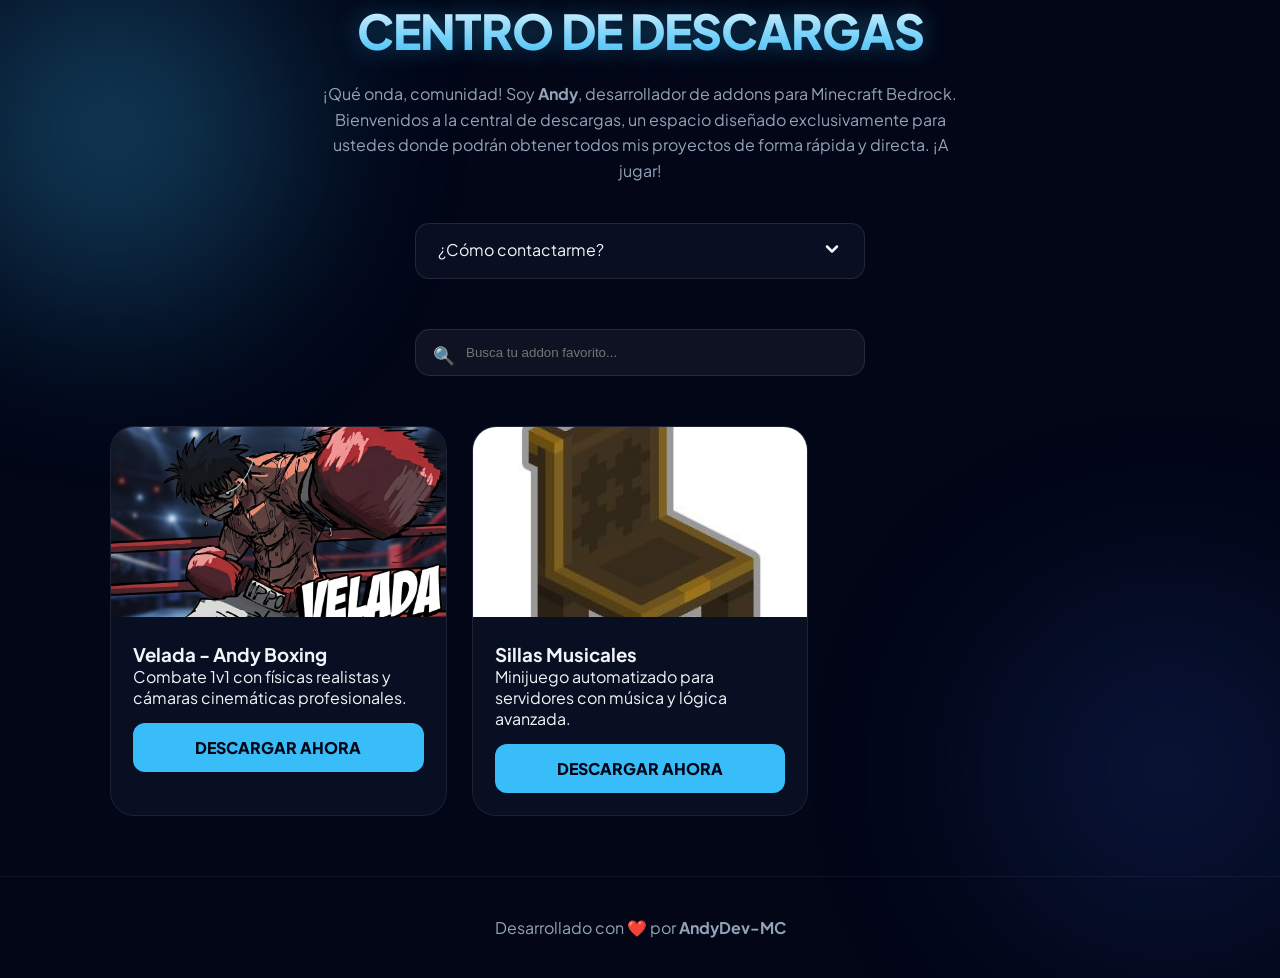
==== index.html @ f9e4d2fb "Add files via upload" ====
<!DOCTYPE html>
<html lang="es">
<head>
    <meta charset="UTF-8">
    <meta name="viewport" content="width=device-width, initial-scale=1.0">
    <title>AndyDev-MC | Central Pro</title>
    <link href="https://fonts.googleapis.com/css2?family=Plus+Jakarta+Sans:wght@400;600;800&display=swap" rel="stylesheet">
    <link rel="stylesheet" href="style.css">
</head>
<body>
    <div class="stars-container"></div>

    <header class="container">
        <h1 class="glow-title">CENTRO DE DESCARGAS</h1>
        <p class="intro-text">
            ¡Qué onda, comunidad! Soy <strong>Andy</strong>, desarrollador de addons para Minecraft Bedrock. Bienvenidos a la central de descargas, un espacio diseñado exclusivamente para ustedes donde podrán obtener todos mis proyectos de forma rápida y directa. ¡A jugar!
        </p>

        <div class="contact-container">
            <div class="contact-bar" id="contactToggle">
                <span>¿Cómo contactarme?</span>
                <div class="arrow-icon">
                    <svg xmlns="http://www.w3.org/2000/svg" width="20" height="20" viewBox="0 0 24 24" fill="none" stroke="currentColor" stroke-width="3" stroke-linecap="round" stroke-linejoin="round"><path d="m6 9 6 6 6-6"/></svg>
                </div>
            </div>
            <div class="contact-glass-panel" id="contactContent">
                <div class="contact-inner-content">
                    <p>Si necesitas reportar algún error, tienes dudas sobre mis proyectos o quieres colaborar, mi único método de contacto es a través de <strong>Discord</strong>.</p>
                    
                    <a href="https://discord.gg/th4gF42pe" target="_blank" class="discord-pop-btn">
                        <svg viewBox="0 0 127.14 96.36" width="24" height="24" fill="white">
                            <path d="M107.7,8.07A105.15,105.15,0,0,0,81.47,0a72.06,72.06,0,0,0-3.36,6.83A97.68,97.68,0,0,0,49,6.83,72.37,72.37,0,0,0,45.64,0,105.89,105.89,0,0,0,19.39,8.09C2.79,32.65-1.71,56.6.54,80.21h0A105.73,105.73,0,0,0,32.71,96.36,77.7,77.7,0,0,0,39.6,85.25a68.42,68.42,0,0,1-10.85-5.18c.91-.66,1.8-1.34,2.66-2a75.57,75.57,0,0,0,64.32,0c.87.71,1.76,1.39,2.66,2a68.68,68.68,0,0,1-10.87,5.19,77,77,0,0,0,6.89,11.1A105.25,105.25,0,0,0,126.6,80.22h0C129.24,52.84,122.09,29.11,107.7,8.07ZM42.45,65.69C36.18,65.69,31,60,31,53s5-12.74,11.43-12.74S54,46,53.89,53,48.84,65.69,42.45,65.69Zm42.24,0C78.41,65.69,73.31,60,73.31,53s5-12.74,11.43-12.74S96.36,46,96.26,53,91.08,65.69,84.69,65.69Z"/>
                        </svg>
                    </a>
                </div>
            </div>
        </div>

        <div class="search-container">
            <input type="text" id="addonSearch" placeholder="Busca tu addon favorito...">
            <div class="search-icon">🔍</div>
        </div>
    </header>

    <main class="container">
        <div id="addonsGrid" class="grid-layout"></div>
    </main>

    <footer>
        <p>Desarrollado con ❤️ por <strong>AndyDev-MC</strong></p>
    </footer>

    <script src="script.js"></script>
</body>
</html>
---- style.css ----
:root {
    --bg: #020617;
    --primary: #38bdf8;
    --primary-glow: rgba(56, 189, 248, 0.4);
    --glass: rgba(15, 23, 42, 0.6);
    --text: #f1f5f9;
    --text-dim: #94a3b8;
}

* { box-sizing: border-box; margin: 0; padding: 0; }

body {
    background-color: var(--bg);
    color: var(--text);
    font-family: 'Plus Jakarta Sans', sans-serif;
    overflow-x: hidden;
}

/* FONDO ANIMADO OPTIMIZADO */
body::before, body::after {
    content: ""; position: fixed; width: 350px; height: 350px;
    filter: blur(100px); z-index: -2; border-radius: 50%; opacity: 0.3;
    will-change: transform;
}
body::before { background: var(--primary); top: -5%; left: -5%; animation: drift 15s infinite alternate; }
body::after { background: #1e3a8a; bottom: -5%; right: -5%; animation: drift 20s infinite alternate-reverse; }

@keyframes drift { from { transform: translate(0,0); } to { transform: translate(80px, 80px) scale(1.1); } }

.stars-container {
    position: fixed; top: 0; left: 0; width: 100%; height: 100%;
    background: url('https://www.transparenttextures.com/patterns/stardust.png');
    opacity: 0.15; z-index: -1;
}

.container { max-width: 1100px; margin: 0 auto; padding: 0 20px; }

header { padding: 60px 0 40px; text-align: center; }

.glow-title {
    font-size: 3rem; font-weight: 800; letter-spacing: -1px;
    background: linear-gradient(to bottom, #fff, var(--primary));
    -webkit-background-clip: text; -webkit-text-fill-color: transparent;
    text-shadow: 0 0 25px var(--primary-glow);
}

.intro-text { color: var(--text-dim); margin: 20px auto 40px; max-width: 650px; line-height: 1.6; }

/* CONTACTO */
.contact-container { max-width: 450px; margin: 0 auto 40px; }
.contact-bar {
    background: var(--glass); border: 1px solid rgba(255,255,255,0.1);
    padding: 15px 22px; border-radius: 14px; display: flex; justify-content: space-between;
    cursor: pointer; transition: 0.3s; backdrop-filter: blur(10px);
}
.contact-bar:hover { border-color: var(--primary); transform: translateY(-2px); }

.contact-glass-panel {
    max-height: 0; opacity: 0; overflow: hidden; transition: 0.5s cubic-bezier(0.4, 0, 0.2, 1);
    background: rgba(15, 23, 42, 0.8); border-radius: 14px; margin-top: 10px;
}
.contact-glass-panel.active { max-height: 300px; opacity: 1; border: 1px solid var(--primary-glow); }

.contact-inner-content { padding: 25px; display: flex; flex-direction: column; align-items: center; text-align: center; }

/* BOTÓN DISCORD POP (MÁS PEQUEÑO) */
.discord-pop-btn {
    margin-top: 20px; width: 50px; height: 50px; background: #5865F2;
    border-radius: 50%; display: flex; align-items: center; justify-content: center;
    box-shadow: 0 8px 15px rgba(88, 101, 242, 0.3); transition: 0.3s;
    opacity: 0; transform: scale(0);
}
.contact-glass-panel.active .discord-pop-btn {
    animation: popIn 0.6s cubic-bezier(0.68, -0.6, 0.32, 1.6) forwards;
    animation-delay: 0.3s;
}
@keyframes popIn { to { opacity: 1; transform: scale(1); } }
.discord-pop-btn:hover { transform: scale(1.15) rotate(5deg); }

/* GRID Y CARTAS */
.grid-layout { display: grid; grid-template-columns: repeat(auto-fill, minmax(310px, 1fr)); gap: 25px; padding-bottom: 60px; }

.card {
    background: var(--glass); border-radius: 24px; overflow: hidden;
    border: 1px solid rgba(255,255,255,0.08); position: relative;
    transition: 0.4s; backdrop-filter: blur(10px);
}
.card:hover { transform: translateY(-10px); border-color: var(--primary); }

/* Destello Shine */
.card::after {
    content: ""; position: absolute; top: 0; left: -150%; width: 100%; height: 100%;
    background: linear-gradient(90deg, transparent, rgba(255,255,255,0.08), transparent);
    transition: 0.6s;
}
.card:hover::after { left: 150%; }

.card-img { width: 100%; height: 190px; object-fit: cover; }
.card-content { padding: 22px; }

.download-btn {
    display: block; width: 100%; text-align: center; background: var(--primary);
    color: #020617; text-decoration: none; padding: 14px; border-radius: 12px;
    font-weight: 800; text-transform: uppercase; margin-top: 15px; transition: 0.3s;
}
.download-btn:hover { filter: brightness(1.1); transform: scale(1.02); }

/* BUSCADOR */
.search-container { position: relative; max-width: 450px; margin: 0 auto 50px; }
#addonSearch {
    width: 100%; padding: 15px 15px 15px 50px; border-radius: 15px;
    background: rgba(255,255,255,0.05); border: 1px solid rgba(255,255,255,0.1);
    color: #fff; outline: none; transition: 0.3s;
}
#addonSearch:focus { border-color: var(--primary); }
.search-icon { position: absolute; left: 18px; top: 15px; font-size: 1.1rem; }

.card-anim { animation: cardIn 0.6s ease both; }
@keyframes cardIn { from { opacity: 0; transform: translateY(30px); } to { opacity: 1; transform: translateY(0); } }

footer { padding: 40px; text-align: center; color: var(--text-dim); border-top: 1px solid rgba(255,255,255,0.05); }
.hidden { display: none; }
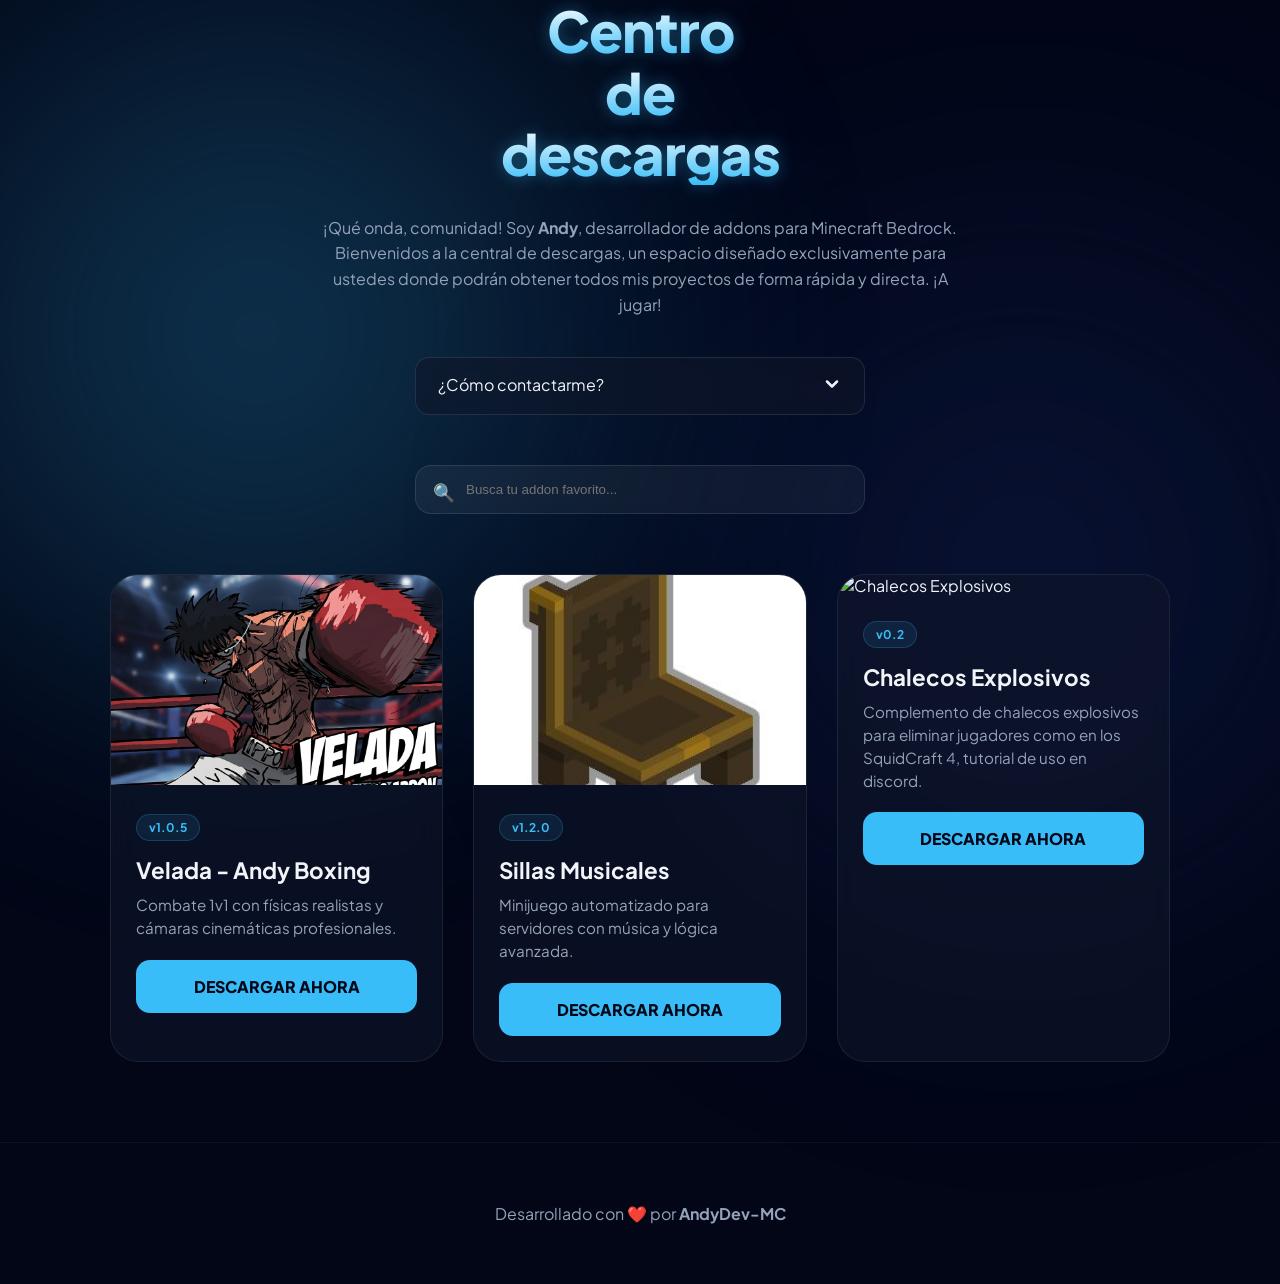
==== commit f43d03c5: "Add files via upload" ====
--- a/index.html
+++ b/index.html
@@ -11,7 +11,14 @@
     <div class="stars-container"></div>
 
     <header class="container">
-        <h1 class="glow-title">CENTRO DE DESCARGAS</h1>
+        <h1 class="glow-title" id="epicTitle">
+            <span>C</span><span>e</span><span>n</span><span>t</span><span>r</span><span>o</span>
+            
+            <div class="break"></div> <span>d</span><span>e</span>
+            
+            <div class="break"></div> <span>d</span><span>e</span><span>s</span><span>c</span><span>a</span><span>r</span><span>g</span><span>a</span><span>s</span>
+        </h1>
+        
         <p class="intro-text">
             ¡Qué onda, comunidad! Soy <strong>Andy</strong>, desarrollador de addons para Minecraft Bedrock. Bienvenidos a la central de descargas, un espacio diseñado exclusivamente para ustedes donde podrán obtener todos mis proyectos de forma rápida y directa. ¡A jugar!
         </p>
@@ -28,9 +35,7 @@
                     <p>Si necesitas reportar algún error, tienes dudas sobre mis proyectos o quieres colaborar, mi único método de contacto es a través de <strong>Discord</strong>.</p>
                     
                     <a href="https://discord.gg/th4gF42pe" target="_blank" class="discord-pop-btn">
-                        <svg viewBox="0 0 127.14 96.36" width="24" height="24" fill="white">
-                            <path d="M107.7,8.07A105.15,105.15,0,0,0,81.47,0a72.06,72.06,0,0,0-3.36,6.83A97.68,97.68,0,0,0,49,6.83,72.37,72.37,0,0,0,45.64,0,105.89,105.89,0,0,0,19.39,8.09C2.79,32.65-1.71,56.6.54,80.21h0A105.73,105.73,0,0,0,32.71,96.36,77.7,77.7,0,0,0,39.6,85.25a68.42,68.42,0,0,1-10.85-5.18c.91-.66,1.8-1.34,2.66-2a75.57,75.57,0,0,0,64.32,0c.87.71,1.76,1.39,2.66,2a68.68,68.68,0,0,1-10.87,5.19,77,77,0,0,0,6.89,11.1A105.25,105.25,0,0,0,126.6,80.22h0C129.24,52.84,122.09,29.11,107.7,8.07ZM42.45,65.69C36.18,65.69,31,60,31,53s5-12.74,11.43-12.74S54,46,53.89,53,48.84,65.69,42.45,65.69Zm42.24,0C78.41,65.69,73.31,60,73.31,53s5-12.74,11.43-12.74S96.36,46,96.26,53,91.08,65.69,84.69,65.69Z"/>
-                        </svg>
+                        <svg viewBox="0 0 127.14 96.36" width="24" height="24" fill="white"><path d="M107.7,8.07A105.15,105.15,0,0,0,81.47,0a72.06,72.06,0,0,0-3.36,6.83A97.68,97.68,0,0,0,49,6.83,72.37,72.37,0,0,0,45.64,0,105.89,105.89,0,0,0,19.39,8.09C2.79,32.65-1.71,56.6.54,80.21h0A105.73,105.73,0,0,0,32.71,96.36,77.7,77.7,0,0,0,39.6,85.25a68.42,68.42,0,0,1-10.85-5.18c.91-.66,1.8-1.34,2.66-2a75.57,75.57,0,0,0,64.32,0c.87.71,1.76,1.39,2.66,2a68.68,68.68,0,0,1-10.87,5.19,77,77,0,0,0,6.89,11.1A105.25,105.25,0,0,0,126.6,80.22h0C129.24,52.84,122.09,29.11,107.7,8.07ZM42.45,65.69C36.18,65.69,31,60,31,53s5-12.74,11.43-12.74S54,46,53.89,53,48.84,65.69,42.45,65.69Zm42.24,0C78.41,65.69,73.31,60,73.31,53s5-12.74,11.43-12.74S96.36,46,96.26,53,91.08,65.69,84.69,65.69Z"/></svg>
                     </a>
                 </div>
             </div>
@@ -43,7 +48,8 @@
     </header>
 
     <main class="container">
-        <div id="addonsGrid" class="grid-layout"></div>
+        <div id="addonsGrid" class="grid-layout">
+            </div>
     </main>
 
     <footer>
--- a/style.css
+++ b/style.css
@@ -5,6 +5,7 @@
     --glass: rgba(15, 23, 42, 0.6);
     --text: #f1f5f9;
     --text-dim: #94a3b8;
+    --ease-vip: cubic-bezier(0.16, 1, 0.3, 1);
 }
 
 * { box-sizing: border-box; margin: 0; padding: 0; }
@@ -14,110 +15,139 @@
     color: var(--text);
     font-family: 'Plus Jakarta Sans', sans-serif;
     overflow-x: hidden;
+    position: relative;
 }
 
-/* FONDO ANIMADO OPTIMIZADO */
+/* --- FONDO LÍQUIDO VIP FLUIDO --- */
 body::before, body::after {
-    content: ""; position: fixed; width: 350px; height: 350px;
-    filter: blur(100px); z-index: -2; border-radius: 50%; opacity: 0.3;
-    will-change: transform;
+    content: ""; position: fixed; width: 80vw; height: 80vw;
+    border-radius: 50%; opacity: 0.3; z-index: -2;
+    filter: blur(120px); will-change: transform;
 }
-body::before { background: var(--primary); top: -5%; left: -5%; animation: drift 15s infinite alternate; }
-body::after { background: #1e3a8a; bottom: -5%; right: -5%; animation: drift 20s infinite alternate-reverse; }
+body::before { background: radial-gradient(circle, var(--primary) 0%, rgba(56,189,248,0) 70%); top: -20%; left: -20%; animation: liquidFlow1 25s linear infinite alternate; }
+body::after { background: radial-gradient(circle, #1e3a8a 0%, rgba(30,58,138,0) 70%); bottom: -20%; right: -20%; animation: liquidFlow2 30s linear infinite alternate-reverse; }
 
-@keyframes drift { from { transform: translate(0,0); } to { transform: translate(80px, 80px) scale(1.1); } }
+@keyframes liquidFlow1 { 0% { transform: translate(0,0) rotate(0deg) scale(1); } 100% { transform: translate(20vw, 20vh) rotate(360deg) scale(1.3); } }
+@keyframes liquidFlow2 { 0% { transform: translate(0,0) rotate(0deg) scale(1.1); } 100% { transform: translate(-20vw, -20vh) rotate(-360deg) scale(0.9); } }
 
-.stars-container {
-    position: fixed; top: 0; left: 0; width: 100%; height: 100%;
-    background: url('https://www.transparenttextures.com/patterns/stardust.png');
-    opacity: 0.15; z-index: -1;
-}
+.stars-container { position: fixed; top: 0; left: 0; width: 100%; height: 100%; background: url('https://www.transparenttextures.com/patterns/stardust.png'); opacity: 0.2; z-index: -1; }
 
 .container { max-width: 1100px; margin: 0 auto; padding: 0 20px; }
 
+/* ===================================================
+   --- TÍTULO DE 3 LÍNEAS + ANIMACIÓN DE METEORITO ---
+   =================================================== */
 header { padding: 60px 0 40px; text-align: center; }
 
 .glow-title {
-    font-size: 3rem; font-weight: 800; letter-spacing: -1px;
-    background: linear-gradient(to bottom, #fff, var(--primary));
-    -webkit-background-clip: text; -webkit-text-fill-color: transparent;
-    text-shadow: 0 0 25px var(--primary-glow);
+    font-size: 3.5rem; /* Un poco más grande para que se vea imponente */
+    font-weight: 800; 
+    letter-spacing: -1px;
+    display: flex; 
+    justify-content: center; 
+    flex-wrap: wrap;
+    line-height: 1.1; /* Ajusta el espacio entre las 3 líneas */
 }
 
-.intro-text { color: var(--text-dim); margin: 20px auto 40px; max-width: 650px; line-height: 1.6; }
+/* El truco para forzar el salto de línea en el título */
+.break {
+    flex-basis: 100%;
+    height: 0;
+}
 
-/* CONTACTO */
-.contact-container { max-width: 450px; margin: 0 auto 40px; }
-.contact-bar {
-    background: var(--glass); border: 1px solid rgba(255,255,255,0.1);
-    padding: 15px 22px; border-radius: 14px; display: flex; justify-content: space-between;
-    cursor: pointer; transition: 0.3s; backdrop-filter: blur(10px);
+.glow-title span {
+    display: inline-block; 
+    opacity: 0; 
+    transform: translate3d(0, 0, 0); 
+    
+    background: linear-gradient(to bottom, #fff, var(--primary));
+    -webkit-background-clip: text; 
+    -webkit-text-fill-color: transparent;
+    filter: drop-shadow(0 0 8px var(--primary-glow)); 
+    
+    will-change: transform, opacity, filter;
+    animation: epicImpact 0.8s cubic-bezier(0.34, 1.56, 0.64, 1) forwards;
 }
-.contact-bar:hover { border-color: var(--primary); transform: translateY(-2px); }
 
-.contact-glass-panel {
-    max-height: 0; opacity: 0; overflow: hidden; transition: 0.5s cubic-bezier(0.4, 0, 0.2, 1);
-    background: rgba(15, 23, 42, 0.8); border-radius: 14px; margin-top: 10px;
+@keyframes epicImpact {
+    0% {
+        opacity: 0;
+        filter: blur(15px);
+        transform: translate3d(0, -100px, 500px) scale(4);
+    }
+    60% {
+        opacity: 1;
+        filter: blur(0);
+        transform: translate3d(0, 10px, 0) scale(0.9);
+        text-shadow: 0 0 50px var(--primary);
+    }
+    80% {
+        transform: translate3d(0, -5px, 0) scale(1.05);
+    }
+    100% {
+        opacity: 1;
+        transform: translate3d(0, 0, 0) scale(1);
+    }
 }
+
+/* --- DELAYS PARA LAS 17 LETRAS --- */
+.glow-title span:nth-child(1) { animation-delay: 0.1s; }  /* C */
+.glow-title span:nth-child(2) { animation-delay: 0.15s; } /* e */
+.glow-title span:nth-child(3) { animation-delay: 0.2s; }  /* n */
+.glow-title span:nth-child(4) { animation-delay: 0.25s; } /* t */
+.glow-title span:nth-child(5) { animation-delay: 0.3s; }  /* r */
+.glow-title span:nth-child(6) { animation-delay: 0.35s; } /* o */
+/* nth-child(7) es el salto de línea (.break) */
+.glow-title span:nth-child(8) { animation-delay: 0.4s; }  /* d */
+.glow-title span:nth-child(9) { animation-delay: 0.45s; } /* e */
+/* nth-child(10) es el otro salto de línea (.break) */
+.glow-title span:nth-child(11) { animation-delay: 0.5s; } /* d */
+.glow-title span:nth-child(12) { animation-delay: 0.55s; } /* e */
+.glow-title span:nth-child(13) { animation-delay: 0.6s; } /* s */
+.glow-title span:nth-child(14) { animation-delay: 0.65s; } /* c */
+.glow-title span:nth-child(15) { animation-delay: 0.7s; } /* a */
+.glow-title span:nth-child(16) { animation-delay: 0.75s; } /* r */
+.glow-title span:nth-child(17) { animation-delay: 0.8s; } /* g */
+.glow-title span:nth-child(18) { animation-delay: 0.85s; } /* a */
+.glow-title span:nth-child(19) { animation-delay: 0.9s; } /* s */
+
+/* Resto de animaciones y estructura */
+.intro-text { color: var(--text-dim); margin: 30px auto 40px; max-width: 650px; line-height: 1.6; opacity: 0; animation: fadeInIntro 1s ease 1.2s forwards; }
+@keyframes fadeInIntro { from { opacity: 0; transform: translateY(10px); } to { opacity: 1; transform: translateY(0); } }
+
+.contact-container { max-width: 450px; margin: 0 auto 40px; opacity: 0; animation: fadeInIntro 1s ease 1.4s forwards; }
+.contact-bar { background: var(--glass); border: 1px solid rgba(255,255,255,0.1); padding: 16px 22px; border-radius: 14px; display: flex; justify-content: space-between; cursor: pointer; transition: var(--transition-vip); backdrop-filter: blur(10px); -webkit-backdrop-filter: blur(10px); }
+.contact-bar:hover { border-color: var(--primary); transform: translateY(-5px); box-shadow: 0 15px 30px rgba(0,0,0,0.5); }
+.contact-glass-panel { max-height: 0; opacity: 0; overflow: hidden; transition: 0.6s cubic-bezier(0.16, 1, 0.3, 1); background: rgba(15, 23, 42, 0.8); border-radius: 14px; margin-top: 10px; }
 .contact-glass-panel.active { max-height: 300px; opacity: 1; border: 1px solid var(--primary-glow); }
+.contact-inner-content { padding: 25px; display: flex; flex-direction: column; align-items: center; text-align: center; }
+.discord-pop-btn { margin-top: 15px; width: 50px; height: 50px; background: #5865F2; border-radius: 50%; display: flex; align-items: center; justify-content: center; box-shadow: 0 8px 15px rgba(88, 101, 242, 0.3); transition: var(--transition-vip); opacity: 0; transform: scale(0); }
+.contact-glass-panel.active .discord-pop-btn { animation: popIn 0.6s cubic-bezier(0.68, -0.6, 0.32, 1.6) forwards; animation-delay: 0.2s; }
+@keyframes popIn { to { opacity: 1; transform: scale(1); } }
+.discord-pop-btn:hover { transform: scale(1.15) rotate(5deg); box-shadow: 0 12px 25px rgba(88, 101, 242, 0.5); }
 
-.contact-inner-content { padding: 25px; display: flex; flex-direction: column; align-items: center; text-align: center; }
+.grid-layout { display: grid; grid-template-columns: repeat(auto-fill, minmax(310px, 1fr)); gap: 30px; padding-bottom: 80px; }
+.card { background: var(--glass); border-radius: 28px; overflow: hidden; border: 1px solid rgba(255,255,255,0.08); position: relative; transition: var(--transition-vip); backdrop-filter: blur(15px); -webkit-backdrop-filter: blur(15px); }
+.card:hover { transform: translateY(-15px) scale(1.02); border-color: var(--primary); box-shadow: 0 30px 60px rgba(0,0,0,0.6); z-index: 10; }
+.card::after { content: ""; position: absolute; top: 0; left: 0; width: 100%; height: 100%; background: linear-gradient(90deg, transparent, rgba(255,255,255,0.1), transparent); transform: translateX(-100%); transition: transform 0.6s ease; }
+.card:hover::after { transform: translateX(100%); }
+.card-img { width: 100%; height: 210px; object-fit: cover; transition: transform 0.6s ease; }
+.card:hover .card-img { transform: scale(1.05); }
+.card-content { padding: 25px; }
+.card-version { display: inline-block; font-size: 0.75rem; font-weight: 700; color: var(--primary); background: rgba(56, 189, 248, 0.1); padding: 5px 12px; border-radius: 20px; margin-bottom: 15px; border: 1px solid rgba(56, 189, 248, 0.2); }
+.card-title { font-size: 1.4rem; margin-bottom: 10px; font-weight: 700; }
+.card-desc { color: var(--text-dim); font-size: 0.95rem; line-height: 1.5; }
+.download-btn { display: block; width: 100%; text-align: center; background: var(--primary); color: #020617; text-decoration: none; padding: 16px; border-radius: 14px; font-weight: 800; text-transform: uppercase; margin-top: 20px; transition: var(--transition-vip); position: relative; overflow: hidden; }
+.download-btn:hover { background-color: #fff; box-shadow: 0 0 20px #fff; transform: scale(1.05); }
 
-/* BOTÓN DISCORD POP (MÁS PEQUEÑO) */
-.discord-pop-btn {
-    margin-top: 20px; width: 50px; height: 50px; background: #5865F2;
-    border-radius: 50%; display: flex; align-items: center; justify-content: center;
-    box-shadow: 0 8px 15px rgba(88, 101, 242, 0.3); transition: 0.3s;
-    opacity: 0; transform: scale(0);
-}
-.contact-glass-panel.active .discord-pop-btn {
-    animation: popIn 0.6s cubic-bezier(0.68, -0.6, 0.32, 1.6) forwards;
-    animation-delay: 0.3s;
-}
-@keyframes popIn { to { opacity: 1; transform: scale(1); } }
-.discord-pop-btn:hover { transform: scale(1.15) rotate(5deg); }
+.search-container { position: relative; max-width: 450px; margin: 0 auto 60px; opacity: 0; animation: fadeInIntro 1s ease 1.6s forwards; }
+#addonSearch { width: 100%; padding: 16px 15px 16px 50px; border-radius: 16px; background: rgba(255,255,255,0.05); border: 1px solid rgba(255,255,255,0.1); color: #fff; outline: none; transition: var(--transition-vip); backdrop-filter: blur(5px); }
+#addonSearch:focus { border-color: var(--primary); background: rgba(255,255,255,0.1); box-shadow: 0 0 15px var(--primary-glow); }
+.search-icon { position: absolute; left: 18px; top: 16px; font-size: 1.1rem; }
 
-/* GRID Y CARTAS */
-.grid-layout { display: grid; grid-template-columns: repeat(auto-fill, minmax(310px, 1fr)); gap: 25px; padding-bottom: 60px; }
+.card-anim { animation: cardInVIP 0.8s cubic-bezier(0.16, 1, 0.3, 1) forwards; opacity: 0; }
+@keyframes cardInVIP { from { opacity: 0; transform: translate3d(0, 40px, 0); } to { opacity: 1; transform: translate3d(0, 0, 0); } }
 
-.card {
-    background: var(--glass); border-radius: 24px; overflow: hidden;
-    border: 1px solid rgba(255,255,255,0.08); position: relative;
-    transition: 0.4s; backdrop-filter: blur(10px);
-}
-.card:hover { transform: translateY(-10px); border-color: var(--primary); }
-
-/* Destello Shine */
-.card::after {
-    content: ""; position: absolute; top: 0; left: -150%; width: 100%; height: 100%;
-    background: linear-gradient(90deg, transparent, rgba(255,255,255,0.08), transparent);
-    transition: 0.6s;
-}
-.card:hover::after { left: 150%; }
-
-.card-img { width: 100%; height: 190px; object-fit: cover; }
-.card-content { padding: 22px; }
-
-.download-btn {
-    display: block; width: 100%; text-align: center; background: var(--primary);
-    color: #020617; text-decoration: none; padding: 14px; border-radius: 12px;
-    font-weight: 800; text-transform: uppercase; margin-top: 15px; transition: 0.3s;
-}
-.download-btn:hover { filter: brightness(1.1); transform: scale(1.02); }
-
-/* BUSCADOR */
-.search-container { position: relative; max-width: 450px; margin: 0 auto 50px; }
-#addonSearch {
-    width: 100%; padding: 15px 15px 15px 50px; border-radius: 15px;
-    background: rgba(255,255,255,0.05); border: 1px solid rgba(255,255,255,0.1);
-    color: #fff; outline: none; transition: 0.3s;
-}
-#addonSearch:focus { border-color: var(--primary); }
-.search-icon { position: absolute; left: 18px; top: 15px; font-size: 1.1rem; }
-
-.card-anim { animation: cardIn 0.6s ease both; }
-@keyframes cardIn { from { opacity: 0; transform: translateY(30px); } to { opacity: 1; transform: translateY(0); } }
-
-footer { padding: 40px; text-align: center; color: var(--text-dim); border-top: 1px solid rgba(255,255,255,0.05); }
+footer { padding: 60px; text-align: center; color: var(--text-dim); border-top: 1px solid rgba(255,255,255,0.05); }
 .hidden { display: none; }
 
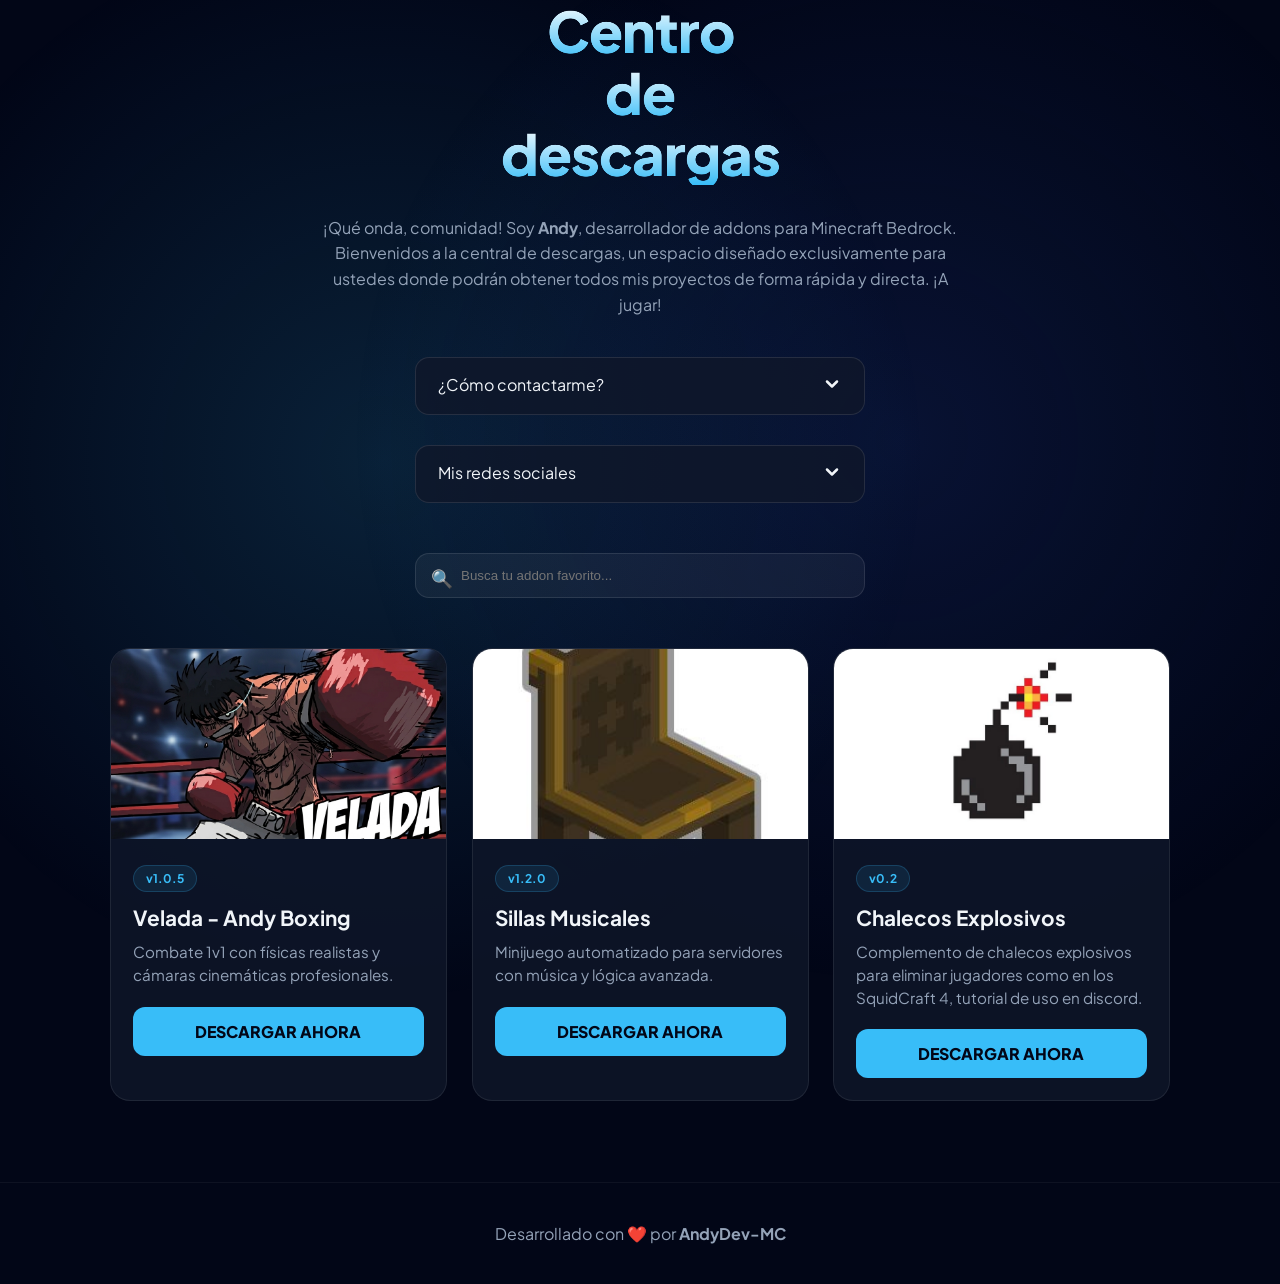
==== commit 7b5eccdc: "Add files via upload" ====
--- a/index.html
+++ b/index.html
@@ -13,17 +13,17 @@
     <header class="container">
         <h1 class="glow-title" id="epicTitle">
             <span>C</span><span>e</span><span>n</span><span>t</span><span>r</span><span>o</span>
-            
-            <div class="break"></div> <span>d</span><span>e</span>
-            
-            <div class="break"></div> <span>d</span><span>e</span><span>s</span><span>c</span><span>a</span><span>r</span><span>g</span><span>a</span><span>s</span>
+            <div class="break"></div>
+            <span>d</span><span>e</span>
+            <div class="break"></div>
+            <span>d</span><span>e</span><span>s</span><span>c</span><span>a</span><span>r</span><span>g</span><span>a</span><span>s</span>
         </h1>
         
         <p class="intro-text">
             ¡Qué onda, comunidad! Soy <strong>Andy</strong>, desarrollador de addons para Minecraft Bedrock. Bienvenidos a la central de descargas, un espacio diseñado exclusivamente para ustedes donde podrán obtener todos mis proyectos de forma rápida y directa. ¡A jugar!
         </p>
 
-        <div class="contact-container">
+        <div class="contact-container" style="margin-bottom: 20px;">
             <div class="contact-bar" id="contactToggle">
                 <span>¿Cómo contactarme?</span>
                 <div class="arrow-icon">
@@ -33,9 +33,25 @@
             <div class="contact-glass-panel" id="contactContent">
                 <div class="contact-inner-content">
                     <p>Si necesitas reportar algún error, tienes dudas sobre mis proyectos o quieres colaborar, mi único método de contacto es a través de <strong>Discord</strong>.</p>
-                    
                     <a href="https://discord.gg/th4gF42pe" target="_blank" class="discord-pop-btn">
                         <svg viewBox="0 0 127.14 96.36" width="24" height="24" fill="white"><path d="M107.7,8.07A105.15,105.15,0,0,0,81.47,0a72.06,72.06,0,0,0-3.36,6.83A97.68,97.68,0,0,0,49,6.83,72.37,72.37,0,0,0,45.64,0,105.89,105.89,0,0,0,19.39,8.09C2.79,32.65-1.71,56.6.54,80.21h0A105.73,105.73,0,0,0,32.71,96.36,77.7,77.7,0,0,0,39.6,85.25a68.42,68.42,0,0,1-10.85-5.18c.91-.66,1.8-1.34,2.66-2a75.57,75.57,0,0,0,64.32,0c.87.71,1.76,1.39,2.66,2a68.68,68.68,0,0,1-10.87,5.19,77,77,0,0,0,6.89,11.1A105.25,105.25,0,0,0,126.6,80.22h0C129.24,52.84,122.09,29.11,107.7,8.07ZM42.45,65.69C36.18,65.69,31,60,31,53s5-12.74,11.43-12.74S54,46,53.89,53,48.84,65.69,42.45,65.69Zm42.24,0C78.41,65.69,73.31,60,73.31,53s5-12.74,11.43-12.74S96.36,46,96.26,53,91.08,65.69,84.69,65.69Z"/></svg>
+                    </a>
+                </div>
+            </div>
+        </div>
+
+        <div class="contact-container">
+            <div class="contact-bar" id="socialToggle">
+                <span>Mis redes sociales</span>
+                <div class="arrow-icon">
+                    <svg xmlns="http://www.w3.org/2000/svg" width="20" height="20" viewBox="0 0 24 24" fill="none" stroke="currentColor" stroke-width="3" stroke-linecap="round" stroke-linejoin="round"><path d="m6 9 6 6 6-6"/></svg>
+                </div>
+            </div>
+            <div class="contact-glass-panel" id="socialContent">
+                <div class="contact-inner-content">
+                    <p>Sígueme en TikTok para ver los avances exclusivos, tutoriales y gameplays de mis próximos proyectos:</p>
+                    <a href="https://www.tiktok.com/@andyys52?_r=1&_t=ZS-96JLKHTpyAX" target="_blank" class="tiktok-pop-btn">
+                        <svg viewBox="0 0 448 512" width="22" height="22" fill="white"><path d="M448 209.9a210.1 210.1 0 0 1 -122.8-39.3V349.4A162.6 162.6 0 1 1 185 188.3V278.2a74.6 74.6 0 1 0 52.2 71.2V0l88 0a121.2 121.2 0 0 0 1.9 22.2h0A122.2 122.2 0 0 0 381 102.4a121.4 121.4 0 0 0 67 20.1z"/></svg>
                     </a>
                 </div>
             </div>
--- a/style.css
+++ b/style.css
@@ -2,7 +2,7 @@
     --bg: #020617;
     --primary: #38bdf8;
     --primary-glow: rgba(56, 189, 248, 0.4);
-    --glass: rgba(15, 23, 42, 0.6);
+    --glass: rgba(15, 23, 42, 0.8); /* Fondo un poco más sólido para evitar lag */
     --text: #f1f5f9;
     --text-dim: #94a3b8;
     --ease-vip: cubic-bezier(0.16, 1, 0.3, 1);
@@ -18,136 +18,126 @@
     position: relative;
 }
 
-/* --- FONDO LÍQUIDO VIP FLUIDO --- */
+/* ===================================================
+   --- FONDO LÍQUIDO ULTRA OPTIMIZADO (0 Lag) ---
+   Usamos degradados suaves nativos en lugar de filter: blur()
+   =================================================== */
 body::before, body::after {
-    content: ""; position: fixed; width: 80vw; height: 80vw;
-    border-radius: 50%; opacity: 0.3; z-index: -2;
-    filter: blur(120px); will-change: transform;
+    content: ""; position: fixed; width: 100vw; height: 100vw;
+    border-radius: 50%; z-index: -2; 
+    will-change: transform; 
+    pointer-events: none;
 }
-body::before { background: radial-gradient(circle, var(--primary) 0%, rgba(56,189,248,0) 70%); top: -20%; left: -20%; animation: liquidFlow1 25s linear infinite alternate; }
-body::after { background: radial-gradient(circle, #1e3a8a 0%, rgba(30,58,138,0) 70%); bottom: -20%; right: -20%; animation: liquidFlow2 30s linear infinite alternate-reverse; }
+/* Luces nativas sin filtro de desenfoque */
+body::before { 
+    background: radial-gradient(circle, rgba(56, 189, 248, 0.15) 0%, transparent 60%); 
+    top: -20%; left: -20%; 
+    animation: liquidFlow1 20s linear infinite alternate; 
+}
+body::after { 
+    background: radial-gradient(circle, rgba(30, 58, 138, 0.25) 0%, transparent 60%); 
+    bottom: -20%; right: -20%; 
+    animation: liquidFlow2 25s linear infinite alternate-reverse; 
+}
 
-@keyframes liquidFlow1 { 0% { transform: translate(0,0) rotate(0deg) scale(1); } 100% { transform: translate(20vw, 20vh) rotate(360deg) scale(1.3); } }
-@keyframes liquidFlow2 { 0% { transform: translate(0,0) rotate(0deg) scale(1.1); } 100% { transform: translate(-20vw, -20vh) rotate(-360deg) scale(0.9); } }
+@keyframes liquidFlow1 { 0% { transform: translate3d(0,0,0) scale(1); } 100% { transform: translate3d(15vw, 15vh, 0) scale(1.2); } }
+@keyframes liquidFlow2 { 0% { transform: translate3d(0,0,0) scale(1); } 100% { transform: translate3d(-15vw, -15vh, 0) scale(1.2); } }
 
-.stars-container { position: fixed; top: 0; left: 0; width: 100%; height: 100%; background: url('https://www.transparenttextures.com/patterns/stardust.png'); opacity: 0.2; z-index: -1; }
+.stars-container { position: fixed; top: 0; left: 0; width: 100%; height: 100%; background: url('https://www.transparenttextures.com/patterns/stardust.png'); opacity: 0.15; z-index: -1; pointer-events: none; }
 
 .container { max-width: 1100px; margin: 0 auto; padding: 0 20px; }
 
 /* ===================================================
-   --- TÍTULO DE 3 LÍNEAS + ANIMACIÓN DE METEORITO ---
+   --- TÍTULO DE 3 LÍNEAS + METEORITO OPTIMIZADO ---
    =================================================== */
 header { padding: 60px 0 40px; text-align: center; }
 
 .glow-title {
-    font-size: 3.5rem; /* Un poco más grande para que se vea imponente */
-    font-weight: 800; 
-    letter-spacing: -1px;
-    display: flex; 
-    justify-content: center; 
-    flex-wrap: wrap;
-    line-height: 1.1; /* Ajusta el espacio entre las 3 líneas */
+    font-size: 3.5rem; font-weight: 800; letter-spacing: -1px;
+    display: flex; justify-content: center; flex-wrap: wrap; line-height: 1.1; 
+}
+.break { flex-basis: 100%; height: 0; }
+
+.glow-title span {
+    display: inline-block; opacity: 0; 
+    transform: translate3d(0, 0, 0); 
+    background: linear-gradient(to bottom, #fff, var(--primary));
+    -webkit-background-clip: text; -webkit-text-fill-color: transparent;
+    will-change: transform, opacity; /* Solo animamos lo que no da lag */
+    animation: epicImpact 0.7s cubic-bezier(0.34, 1.56, 0.64, 1) forwards;
 }
 
-/* El truco para forzar el salto de línea en el título */
-.break {
-    flex-basis: 100%;
-    height: 0;
+/* El impacto sin "blur", solo tamaño, opacidad y movimiento. ¡Vuela en celulares! */
+@keyframes epicImpact {
+    0% { opacity: 0; transform: translate3d(0, -80px, 0) scale(2.5); }
+    60% { opacity: 1; transform: translate3d(0, 10px, 0) scale(0.9); }
+    80% { transform: translate3d(0, -5px, 0) scale(1.05); }
+    100% { opacity: 1; transform: translate3d(0, 0, 0) scale(1); }
 }
 
-.glow-title span {
-    display: inline-block; 
-    opacity: 0; 
-    transform: translate3d(0, 0, 0); 
-    
-    background: linear-gradient(to bottom, #fff, var(--primary));
-    -webkit-background-clip: text; 
-    -webkit-text-fill-color: transparent;
-    filter: drop-shadow(0 0 8px var(--primary-glow)); 
-    
-    will-change: transform, opacity, filter;
-    animation: epicImpact 0.8s cubic-bezier(0.34, 1.56, 0.64, 1) forwards;
-}
+.glow-title span:nth-child(1) { animation-delay: 0.05s; }  
+.glow-title span:nth-child(2) { animation-delay: 0.10s; } 
+.glow-title span:nth-child(3) { animation-delay: 0.15s; }  
+.glow-title span:nth-child(4) { animation-delay: 0.20s; } 
+.glow-title span:nth-child(5) { animation-delay: 0.25s; }  
+.glow-title span:nth-child(6) { animation-delay: 0.30s; } 
+.glow-title span:nth-child(8) { animation-delay: 0.35s; }  
+.glow-title span:nth-child(9) { animation-delay: 0.40s; } 
+.glow-title span:nth-child(11) { animation-delay: 0.45s; } 
+.glow-title span:nth-child(12) { animation-delay: 0.50s; } 
+.glow-title span:nth-child(13) { animation-delay: 0.55s; } 
+.glow-title span:nth-child(14) { animation-delay: 0.60s; } 
+.glow-title span:nth-child(15) { animation-delay: 0.65s; } 
+.glow-title span:nth-child(16) { animation-delay: 0.70s; } 
+.glow-title span:nth-child(17) { animation-delay: 0.75s; } 
+.glow-title span:nth-child(18) { animation-delay: 0.80s; } 
+.glow-title span:nth-child(19) { animation-delay: 0.85s; } 
 
-@keyframes epicImpact {
-    0% {
-        opacity: 0;
-        filter: blur(15px);
-        transform: translate3d(0, -100px, 500px) scale(4);
-    }
-    60% {
-        opacity: 1;
-        filter: blur(0);
-        transform: translate3d(0, 10px, 0) scale(0.9);
-        text-shadow: 0 0 50px var(--primary);
-    }
-    80% {
-        transform: translate3d(0, -5px, 0) scale(1.05);
-    }
-    100% {
-        opacity: 1;
-        transform: translate3d(0, 0, 0) scale(1);
-    }
-}
+.intro-text { color: var(--text-dim); margin: 30px auto 40px; max-width: 650px; line-height: 1.6; opacity: 0; animation: fadeInIntro 0.8s ease 1s forwards; }
+@keyframes fadeInIntro { from { opacity: 0; transform: translate3d(0, 15px, 0); } to { opacity: 1; transform: translate3d(0, 0, 0); } }
 
-/* --- DELAYS PARA LAS 17 LETRAS --- */
-.glow-title span:nth-child(1) { animation-delay: 0.1s; }  /* C */
-.glow-title span:nth-child(2) { animation-delay: 0.15s; } /* e */
-.glow-title span:nth-child(3) { animation-delay: 0.2s; }  /* n */
-.glow-title span:nth-child(4) { animation-delay: 0.25s; } /* t */
-.glow-title span:nth-child(5) { animation-delay: 0.3s; }  /* r */
-.glow-title span:nth-child(6) { animation-delay: 0.35s; } /* o */
-/* nth-child(7) es el salto de línea (.break) */
-.glow-title span:nth-child(8) { animation-delay: 0.4s; }  /* d */
-.glow-title span:nth-child(9) { animation-delay: 0.45s; } /* e */
-/* nth-child(10) es el otro salto de línea (.break) */
-.glow-title span:nth-child(11) { animation-delay: 0.5s; } /* d */
-.glow-title span:nth-child(12) { animation-delay: 0.55s; } /* e */
-.glow-title span:nth-child(13) { animation-delay: 0.6s; } /* s */
-.glow-title span:nth-child(14) { animation-delay: 0.65s; } /* c */
-.glow-title span:nth-child(15) { animation-delay: 0.7s; } /* a */
-.glow-title span:nth-child(16) { animation-delay: 0.75s; } /* r */
-.glow-title span:nth-child(17) { animation-delay: 0.8s; } /* g */
-.glow-title span:nth-child(18) { animation-delay: 0.85s; } /* a */
-.glow-title span:nth-child(19) { animation-delay: 0.9s; } /* s */
-
-/* Resto de animaciones y estructura */
-.intro-text { color: var(--text-dim); margin: 30px auto 40px; max-width: 650px; line-height: 1.6; opacity: 0; animation: fadeInIntro 1s ease 1.2s forwards; }
-@keyframes fadeInIntro { from { opacity: 0; transform: translateY(10px); } to { opacity: 1; transform: translateY(0); } }
-
-.contact-container { max-width: 450px; margin: 0 auto 40px; opacity: 0; animation: fadeInIntro 1s ease 1.4s forwards; }
-.contact-bar { background: var(--glass); border: 1px solid rgba(255,255,255,0.1); padding: 16px 22px; border-radius: 14px; display: flex; justify-content: space-between; cursor: pointer; transition: var(--transition-vip); backdrop-filter: blur(10px); -webkit-backdrop-filter: blur(10px); }
-.contact-bar:hover { border-color: var(--primary); transform: translateY(-5px); box-shadow: 0 15px 30px rgba(0,0,0,0.5); }
-.contact-glass-panel { max-height: 0; opacity: 0; overflow: hidden; transition: 0.6s cubic-bezier(0.16, 1, 0.3, 1); background: rgba(15, 23, 42, 0.8); border-radius: 14px; margin-top: 10px; }
+/* ===================================================
+   --- PANELES DE CONTACTO ---
+   =================================================== */
+.contact-container { max-width: 450px; margin: 0 auto 40px; opacity: 0; animation: fadeInIntro 0.8s ease 1.1s forwards; }
+.contact-bar { background: var(--glass); border: 1px solid rgba(255,255,255,0.1); padding: 16px 22px; border-radius: 14px; display: flex; justify-content: space-between; cursor: pointer; transition: transform 0.3s var(--ease-vip), border-color 0.3s; }
+.contact-bar:hover { border-color: var(--primary); transform: translate3d(0, -3px, 0); }
+.contact-glass-panel { max-height: 0; opacity: 0; overflow: hidden; transition: max-height 0.5s ease, opacity 0.5s ease; background: rgba(15, 23, 42, 0.95); border-radius: 14px; margin-top: 10px; }
 .contact-glass-panel.active { max-height: 300px; opacity: 1; border: 1px solid var(--primary-glow); }
 .contact-inner-content { padding: 25px; display: flex; flex-direction: column; align-items: center; text-align: center; }
-.discord-pop-btn { margin-top: 15px; width: 50px; height: 50px; background: #5865F2; border-radius: 50%; display: flex; align-items: center; justify-content: center; box-shadow: 0 8px 15px rgba(88, 101, 242, 0.3); transition: var(--transition-vip); opacity: 0; transform: scale(0); }
-.contact-glass-panel.active .discord-pop-btn { animation: popIn 0.6s cubic-bezier(0.68, -0.6, 0.32, 1.6) forwards; animation-delay: 0.2s; }
+
+/* Botones sociales (Discord y TikTok) */
+.discord-pop-btn, .tiktok-pop-btn { margin-top: 15px; width: 50px; height: 50px; border-radius: 50%; display: flex; align-items: center; justify-content: center; transition: transform 0.3s var(--ease-vip); opacity: 0; transform: scale(0); will-change: transform; }
+.discord-pop-btn { background: #5865F2; }
+.discord-pop-btn:hover { transform: scale(1.15) rotate(5deg); }
+.tiktok-pop-btn { background: #010101; border: 1px solid rgba(255,255,255,0.2); }
+.tiktok-pop-btn:hover { transform: scale(1.15) rotate(-5deg); box-shadow: -3px 3px 10px rgba(0, 242, 254, 0.4), 3px -3px 10px rgba(254, 9, 121, 0.4); }
+
+.contact-glass-panel.active .discord-pop-btn, 
+.contact-glass-panel.active .tiktok-pop-btn { animation: popIn 0.5s cubic-bezier(0.34, 1.56, 0.64, 1) forwards; animation-delay: 0.1s; }
 @keyframes popIn { to { opacity: 1; transform: scale(1); } }
-.discord-pop-btn:hover { transform: scale(1.15) rotate(5deg); box-shadow: 0 12px 25px rgba(88, 101, 242, 0.5); }
 
-.grid-layout { display: grid; grid-template-columns: repeat(auto-fill, minmax(310px, 1fr)); gap: 30px; padding-bottom: 80px; }
-.card { background: var(--glass); border-radius: 28px; overflow: hidden; border: 1px solid rgba(255,255,255,0.08); position: relative; transition: var(--transition-vip); backdrop-filter: blur(15px); -webkit-backdrop-filter: blur(15px); }
-.card:hover { transform: translateY(-15px) scale(1.02); border-color: var(--primary); box-shadow: 0 30px 60px rgba(0,0,0,0.6); z-index: 10; }
-.card::after { content: ""; position: absolute; top: 0; left: 0; width: 100%; height: 100%; background: linear-gradient(90deg, transparent, rgba(255,255,255,0.1), transparent); transform: translateX(-100%); transition: transform 0.6s ease; }
-.card:hover::after { transform: translateX(100%); }
-.card-img { width: 100%; height: 210px; object-fit: cover; transition: transform 0.6s ease; }
+/* --- GRID Y CARTAS --- */
+.grid-layout { display: grid; grid-template-columns: repeat(auto-fill, minmax(300px, 1fr)); gap: 25px; padding-bottom: 80px; }
+.card { background: var(--glass); border-radius: 20px; overflow: hidden; border: 1px solid rgba(255,255,255,0.08); transition: transform 0.3s var(--ease-vip), border-color 0.3s; will-change: transform; }
+.card:hover { transform: translate3d(0, -8px, 0); border-color: var(--primary); }
+.card-img { width: 100%; height: 190px; object-fit: cover; transition: transform 0.5s ease; }
 .card:hover .card-img { transform: scale(1.05); }
-.card-content { padding: 25px; }
-.card-version { display: inline-block; font-size: 0.75rem; font-weight: 700; color: var(--primary); background: rgba(56, 189, 248, 0.1); padding: 5px 12px; border-radius: 20px; margin-bottom: 15px; border: 1px solid rgba(56, 189, 248, 0.2); }
-.card-title { font-size: 1.4rem; margin-bottom: 10px; font-weight: 700; }
+.card-content { padding: 22px; }
+.card-version { display: inline-block; font-size: 0.75rem; font-weight: 700; color: var(--primary); background: rgba(56, 189, 248, 0.1); padding: 5px 12px; border-radius: 20px; margin-bottom: 12px; border: 1px solid rgba(56, 189, 248, 0.2); }
+.card-title { font-size: 1.3rem; margin-bottom: 10px; font-weight: 700; }
 .card-desc { color: var(--text-dim); font-size: 0.95rem; line-height: 1.5; }
-.download-btn { display: block; width: 100%; text-align: center; background: var(--primary); color: #020617; text-decoration: none; padding: 16px; border-radius: 14px; font-weight: 800; text-transform: uppercase; margin-top: 20px; transition: var(--transition-vip); position: relative; overflow: hidden; }
-.download-btn:hover { background-color: #fff; box-shadow: 0 0 20px #fff; transform: scale(1.05); }
+.download-btn { display: block; width: 100%; text-align: center; background: var(--primary); color: #020617; text-decoration: none; padding: 14px; border-radius: 12px; font-weight: 800; text-transform: uppercase; margin-top: 20px; transition: transform 0.3s ease; will-change: transform; }
+.download-btn:hover { transform: scale(1.03); background-color: #fff; }
 
-.search-container { position: relative; max-width: 450px; margin: 0 auto 60px; opacity: 0; animation: fadeInIntro 1s ease 1.6s forwards; }
-#addonSearch { width: 100%; padding: 16px 15px 16px 50px; border-radius: 16px; background: rgba(255,255,255,0.05); border: 1px solid rgba(255,255,255,0.1); color: #fff; outline: none; transition: var(--transition-vip); backdrop-filter: blur(5px); }
-#addonSearch:focus { border-color: var(--primary); background: rgba(255,255,255,0.1); box-shadow: 0 0 15px var(--primary-glow); }
-.search-icon { position: absolute; left: 18px; top: 16px; font-size: 1.1rem; }
+/* --- BUSCADOR --- */
+.search-container { position: relative; max-width: 450px; margin: 0 auto 50px; opacity: 0; animation: fadeInIntro 0.8s ease 1.2s forwards; }
+#addonSearch { width: 100%; padding: 14px 15px 14px 45px; border-radius: 14px; background: rgba(255,255,255,0.05); border: 1px solid rgba(255,255,255,0.1); color: #fff; outline: none; transition: border-color 0.3s; }
+#addonSearch:focus { border-color: var(--primary); background: rgba(255,255,255,0.1); }
+.search-icon { position: absolute; left: 16px; top: 14px; font-size: 1.1rem; }
 
-.card-anim { animation: cardInVIP 0.8s cubic-bezier(0.16, 1, 0.3, 1) forwards; opacity: 0; }
-@keyframes cardInVIP { from { opacity: 0; transform: translate3d(0, 40px, 0); } to { opacity: 1; transform: translate3d(0, 0, 0); } }
+.card-anim { animation: cardInVIP 0.6s cubic-bezier(0.16, 1, 0.3, 1) forwards; opacity: 0; }
+@keyframes cardInVIP { from { opacity: 0; transform: translate3d(0, 30px, 0); } to { opacity: 1; transform: translate3d(0, 0, 0); } }
 
-footer { padding: 60px; text-align: center; color: var(--text-dim); border-top: 1px solid rgba(255,255,255,0.05); }
-.hidden { display: none; }
+footer { padding: 40px; text-align: center; color: var(--text-dim); border-top: 1px solid rgba(255,255,255,0.05); }
 
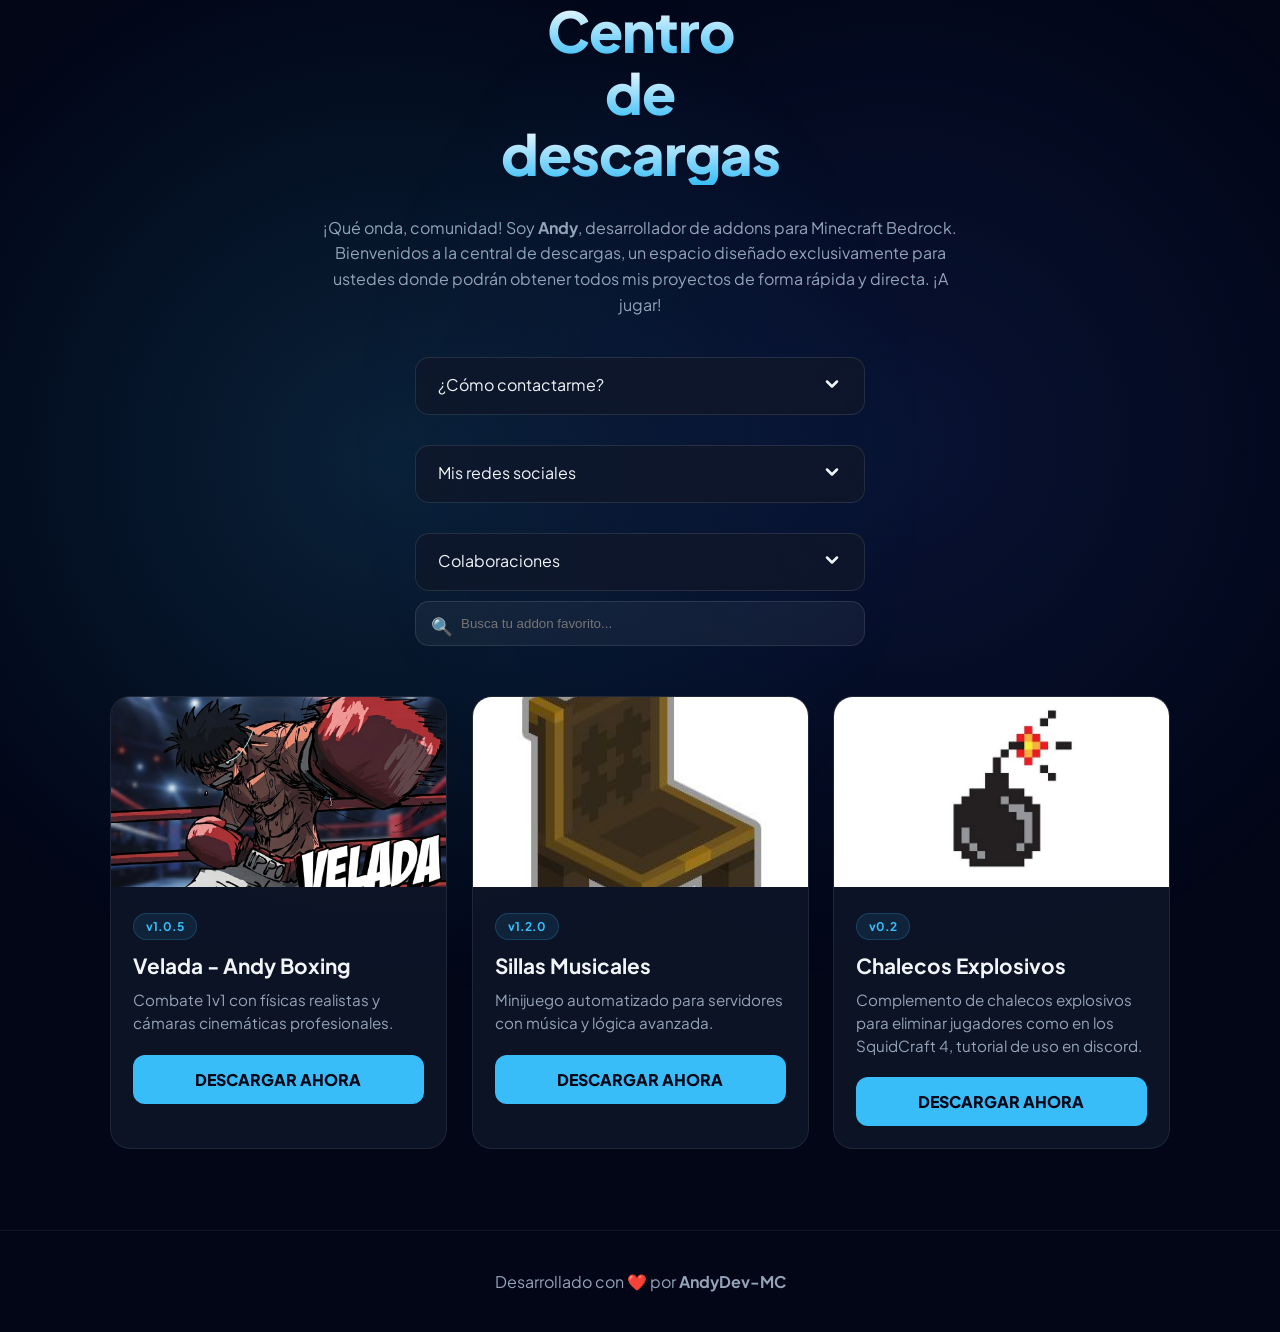
==== commit bcf07c87: "Add files via upload" ====
--- a/index.html
+++ b/index.html
@@ -40,7 +40,7 @@
             </div>
         </div>
 
-        <div class="contact-container">
+        <div class="contact-container" style="margin-bottom: 20px;">
             <div class="contact-bar" id="socialToggle">
                 <span>Mis redes sociales</span>
                 <div class="arrow-icon">
@@ -53,6 +53,33 @@
                     <a href="https://www.tiktok.com/@andyys52?_r=1&_t=ZS-96JLKHTpyAX" target="_blank" class="tiktok-pop-btn">
                         <svg viewBox="0 0 448 512" width="22" height="22" fill="white"><path d="M448 209.9a210.1 210.1 0 0 1 -122.8-39.3V349.4A162.6 162.6 0 1 1 185 188.3V278.2a74.6 74.6 0 1 0 52.2 71.2V0l88 0a121.2 121.2 0 0 0 1.9 22.2h0A122.2 122.2 0 0 0 381 102.4a121.4 121.4 0 0 0 67 20.1z"/></svg>
                     </a>
+                </div>
+            </div>
+        </div>
+
+        <div class="contact-container">
+            <div class="contact-bar" id="colabToggle">
+                <span>Colaboraciones</span>
+                <div class="arrow-icon">
+                    <svg xmlns="http://www.w3.org/2000/svg" width="20" height="20" viewBox="0 0 24 24" fill="none" stroke="currentColor" stroke-width="3" stroke-linecap="round" stroke-linejoin="round"><path d="m6 9 6 6 6-6"/></svg>
+                </div>
+            </div>
+            <div class="contact-glass-panel" id="colabContent">
+                <div class="contact-inner-content">
+                    <p style="margin-bottom: 15px;">Un vistazo a los creadores y estudios con los que he colaborado:</p>
+                    
+                    <div class="colab-links">
+                        <a href="https://discord.gg/uPbRxeGNC" target="_blank" class="colab-btn colab-discord">
+                            <span>Infinity Studio</span>
+                            <svg viewBox="0 0 127.14 96.36" width="16" height="16" fill="white"><path d="M107.7,8.07A105.15,105.15,0,0,0,81.47,0a72.06,72.06,0,0,0-3.36,6.83A97.68,97.68,0,0,0,49,6.83,72.37,72.37,0,0,0,45.64,0,105.89,105.89,0,0,0,19.39,8.09C2.79,32.65-1.71,56.6.54,80.21h0A105.73,105.73,0,0,0,32.71,96.36,77.7,77.7,0,0,0,39.6,85.25a68.42,68.42,0,0,1-10.85-5.18c.91-.66,1.8-1.34,2.66-2a75.57,75.57,0,0,0,64.32,0c.87.71,1.76,1.39,2.66,2a68.68,68.68,0,0,1-10.87,5.19,77,77,0,0,0,6.89,11.1A105.25,105.25,0,0,0,126.6,80.22h0C129.24,52.84,122.09,29.11,107.7,8.07ZM42.45,65.69C36.18,65.69,31,60,31,53s5-12.74,11.43-12.74S54,46,53.89,53,48.84,65.69,42.45,65.69Zm42.24,0C78.41,65.69,73.31,60,73.31,53s5-12.74,11.43-12.74S96.36,46,96.26,53,91.08,65.69,84.69,65.69Z"/></svg>
+                        </a>
+                        
+                        <a href="https://www.tiktok.com/@foxycraft7?_r=1&_t=ZS-96JOfpTT05N" target="_blank" class="colab-btn colab-tiktok">
+                            <span>FoxCraft</span>
+                            <svg viewBox="0 0 448 512" width="14" height="14" fill="white"><path d="M448 209.9a210.1 210.1 0 0 1 -122.8-39.3V349.4A162.6 162.6 0 1 1 185 188.3V278.2a74.6 74.6 0 1 0 52.2 71.2V0l88 0a121.2 121.2 0 0 0 1.9 22.2h0A122.2 122.2 0 0 0 381 102.4a121.4 121.4 0 0 0 67 20.1z"/></svg>
+                        </a>
+                    </div>
+
                 </div>
             </div>
         </div>
--- a/style.css
+++ b/style.css
@@ -2,7 +2,7 @@
     --bg: #020617;
     --primary: #38bdf8;
     --primary-glow: rgba(56, 189, 248, 0.4);
-    --glass: rgba(15, 23, 42, 0.8); /* Fondo un poco más sólido para evitar lag */
+    --glass: rgba(15, 23, 42, 0.8);
     --text: #f1f5f9;
     --text-dim: #94a3b8;
     --ease-vip: cubic-bezier(0.16, 1, 0.3, 1);
@@ -18,27 +18,13 @@
     position: relative;
 }
 
-/* ===================================================
-   --- FONDO LÍQUIDO ULTRA OPTIMIZADO (0 Lag) ---
-   Usamos degradados suaves nativos en lugar de filter: blur()
-   =================================================== */
+/* --- FONDO LÍQUIDO ULTRA OPTIMIZADO --- */
 body::before, body::after {
     content: ""; position: fixed; width: 100vw; height: 100vw;
-    border-radius: 50%; z-index: -2; 
-    will-change: transform; 
-    pointer-events: none;
+    border-radius: 50%; z-index: -2; will-change: transform; pointer-events: none;
 }
-/* Luces nativas sin filtro de desenfoque */
-body::before { 
-    background: radial-gradient(circle, rgba(56, 189, 248, 0.15) 0%, transparent 60%); 
-    top: -20%; left: -20%; 
-    animation: liquidFlow1 20s linear infinite alternate; 
-}
-body::after { 
-    background: radial-gradient(circle, rgba(30, 58, 138, 0.25) 0%, transparent 60%); 
-    bottom: -20%; right: -20%; 
-    animation: liquidFlow2 25s linear infinite alternate-reverse; 
-}
+body::before { background: radial-gradient(circle, rgba(56, 189, 248, 0.15) 0%, transparent 60%); top: -20%; left: -20%; animation: liquidFlow1 20s linear infinite alternate; }
+body::after { background: radial-gradient(circle, rgba(30, 58, 138, 0.25) 0%, transparent 60%); bottom: -20%; right: -20%; animation: liquidFlow2 25s linear infinite alternate-reverse; }
 
 @keyframes liquidFlow1 { 0% { transform: translate3d(0,0,0) scale(1); } 100% { transform: translate3d(15vw, 15vh, 0) scale(1.2); } }
 @keyframes liquidFlow2 { 0% { transform: translate3d(0,0,0) scale(1); } 100% { transform: translate3d(-15vw, -15vh, 0) scale(1.2); } }
@@ -47,27 +33,20 @@
 
 .container { max-width: 1100px; margin: 0 auto; padding: 0 20px; }
 
-/* ===================================================
-   --- TÍTULO DE 3 LÍNEAS + METEORITO OPTIMIZADO ---
-   =================================================== */
+/* --- TÍTULO DE 3 LÍNEAS + METEORITO --- */
 header { padding: 60px 0 40px; text-align: center; }
 
-.glow-title {
-    font-size: 3.5rem; font-weight: 800; letter-spacing: -1px;
-    display: flex; justify-content: center; flex-wrap: wrap; line-height: 1.1; 
-}
+.glow-title { font-size: 3.5rem; font-weight: 800; letter-spacing: -1px; display: flex; justify-content: center; flex-wrap: wrap; line-height: 1.1; }
 .break { flex-basis: 100%; height: 0; }
 
 .glow-title span {
-    display: inline-block; opacity: 0; 
-    transform: translate3d(0, 0, 0); 
+    display: inline-block; opacity: 0; transform: translate3d(0, 0, 0); 
     background: linear-gradient(to bottom, #fff, var(--primary));
     -webkit-background-clip: text; -webkit-text-fill-color: transparent;
-    will-change: transform, opacity; /* Solo animamos lo que no da lag */
+    will-change: transform, opacity; 
     animation: epicImpact 0.7s cubic-bezier(0.34, 1.56, 0.64, 1) forwards;
 }
 
-/* El impacto sin "blur", solo tamaño, opacidad y movimiento. ¡Vuela en celulares! */
 @keyframes epicImpact {
     0% { opacity: 0; transform: translate3d(0, -80px, 0) scale(2.5); }
     60% { opacity: 1; transform: translate3d(0, 10px, 0) scale(0.9); }
@@ -96,17 +75,15 @@
 .intro-text { color: var(--text-dim); margin: 30px auto 40px; max-width: 650px; line-height: 1.6; opacity: 0; animation: fadeInIntro 0.8s ease 1s forwards; }
 @keyframes fadeInIntro { from { opacity: 0; transform: translate3d(0, 15px, 0); } to { opacity: 1; transform: translate3d(0, 0, 0); } }
 
-/* ===================================================
-   --- PANELES DE CONTACTO ---
-   =================================================== */
-.contact-container { max-width: 450px; margin: 0 auto 40px; opacity: 0; animation: fadeInIntro 0.8s ease 1.1s forwards; }
+/* --- PANELES ACORDEÓN --- */
+.contact-container { max-width: 450px; margin: 0 auto; opacity: 0; animation: fadeInIntro 0.8s ease 1.1s forwards; }
 .contact-bar { background: var(--glass); border: 1px solid rgba(255,255,255,0.1); padding: 16px 22px; border-radius: 14px; display: flex; justify-content: space-between; cursor: pointer; transition: transform 0.3s var(--ease-vip), border-color 0.3s; }
 .contact-bar:hover { border-color: var(--primary); transform: translate3d(0, -3px, 0); }
 .contact-glass-panel { max-height: 0; opacity: 0; overflow: hidden; transition: max-height 0.5s ease, opacity 0.5s ease; background: rgba(15, 23, 42, 0.95); border-radius: 14px; margin-top: 10px; }
 .contact-glass-panel.active { max-height: 300px; opacity: 1; border: 1px solid var(--primary-glow); }
 .contact-inner-content { padding: 25px; display: flex; flex-direction: column; align-items: center; text-align: center; }
 
-/* Botones sociales (Discord y TikTok) */
+/* Botones circulares (Discord y TikTok) */
 .discord-pop-btn, .tiktok-pop-btn { margin-top: 15px; width: 50px; height: 50px; border-radius: 50%; display: flex; align-items: center; justify-content: center; transition: transform 0.3s var(--ease-vip); opacity: 0; transform: scale(0); will-change: transform; }
 .discord-pop-btn { background: #5865F2; }
 .discord-pop-btn:hover { transform: scale(1.15) rotate(5deg); }
@@ -116,6 +93,19 @@
 .contact-glass-panel.active .discord-pop-btn, 
 .contact-glass-panel.active .tiktok-pop-btn { animation: popIn 0.5s cubic-bezier(0.34, 1.56, 0.64, 1) forwards; animation-delay: 0.1s; }
 @keyframes popIn { to { opacity: 1; transform: scale(1); } }
+
+/* --- BOTONES DE COLABORACIONES (Píldoras VIP) --- */
+.colab-links { display: flex; flex-direction: column; gap: 12px; width: 100%; margin-top: 10px; }
+.colab-btn { 
+    display: flex; align-items: center; justify-content: space-between; 
+    background: rgba(255,255,255,0.05); padding: 14px 20px; border-radius: 12px; 
+    color: #fff; text-decoration: none; font-weight: 600; font-size: 0.95rem;
+    transition: transform 0.3s var(--ease-vip), border-color 0.3s, box-shadow 0.3s;
+    border: 1px solid rgba(255,255,255,0.08); will-change: transform;
+}
+.colab-btn:hover { transform: scale(1.03); background: rgba(255,255,255,0.1); }
+.colab-discord:hover { border-color: #5865F2; box-shadow: 0 4px 15px rgba(88, 101, 242, 0.3); }
+.colab-tiktok:hover { border-color: rgba(255,255,255,0.3); box-shadow: -2px 2px 10px rgba(0, 242, 254, 0.3), 2px -2px 10px rgba(254, 9, 121, 0.3); }
 
 /* --- GRID Y CARTAS --- */
 .grid-layout { display: grid; grid-template-columns: repeat(auto-fill, minmax(300px, 1fr)); gap: 25px; padding-bottom: 80px; }
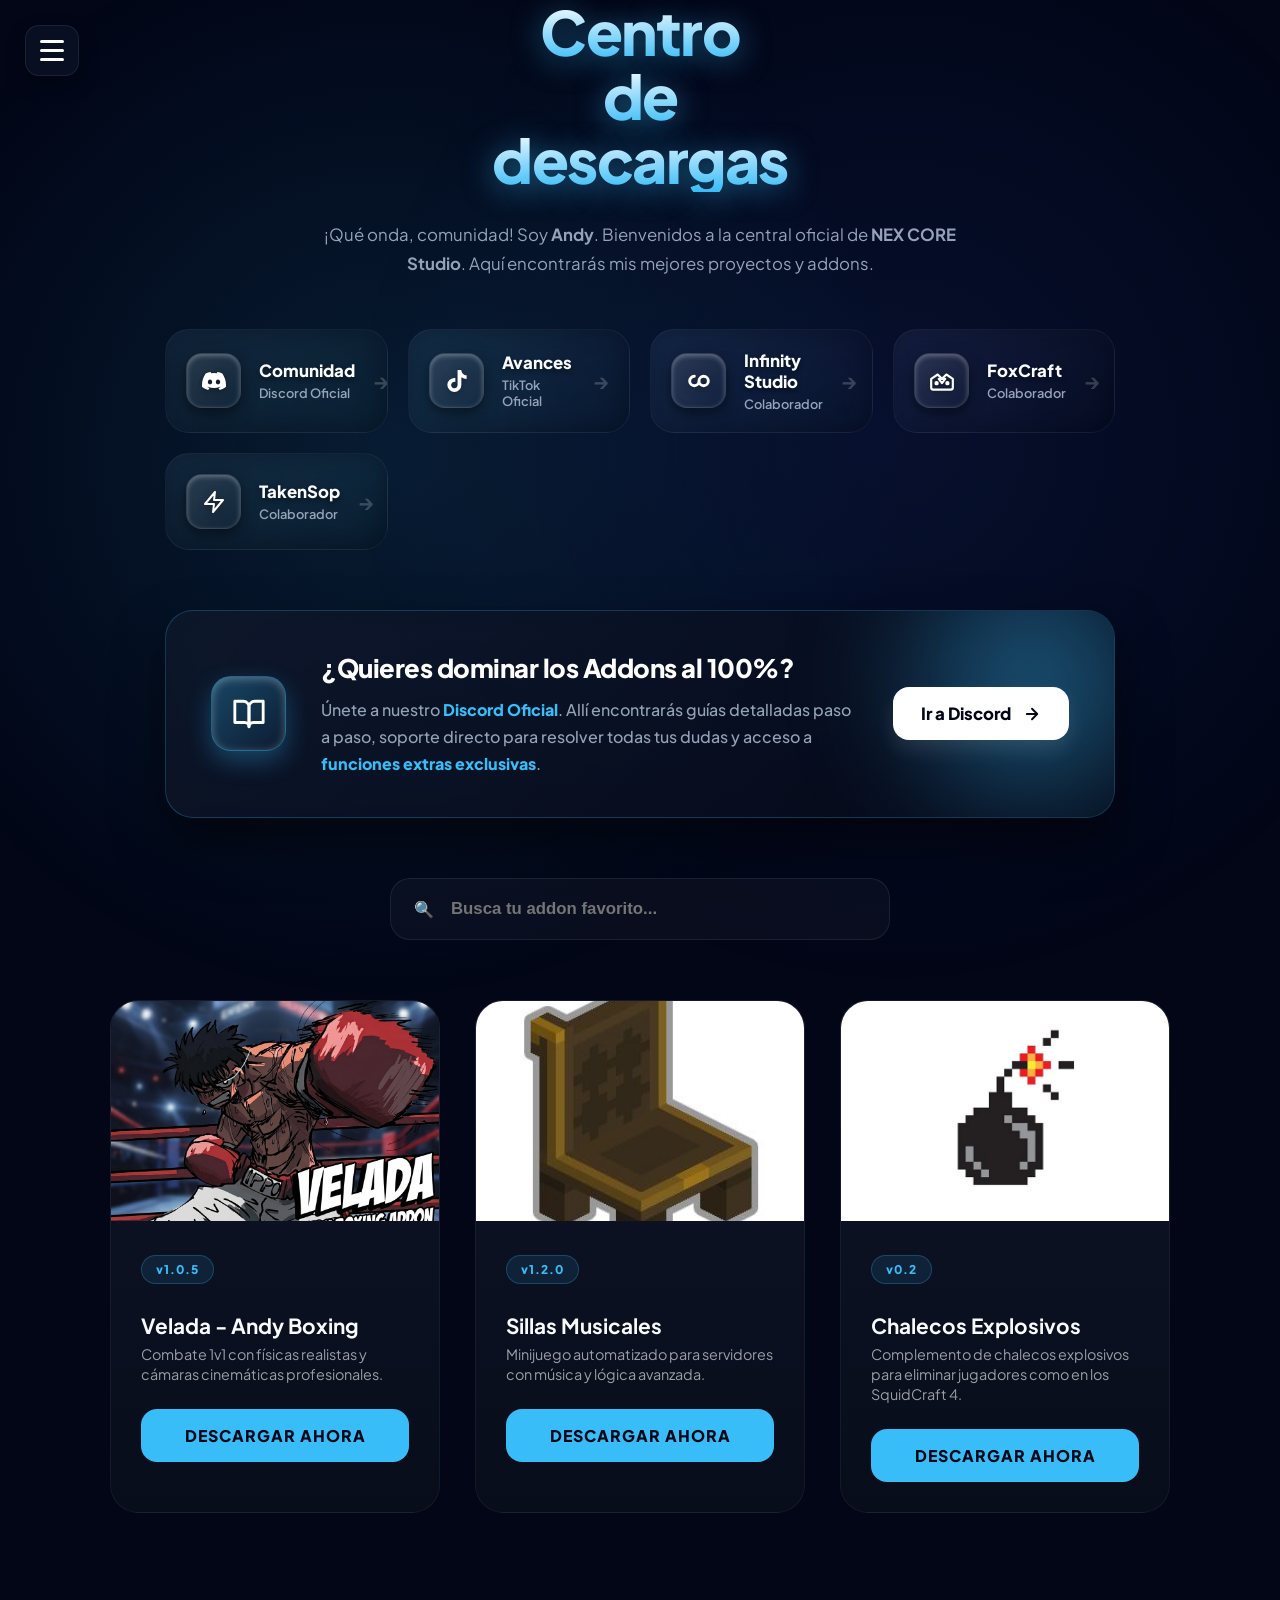
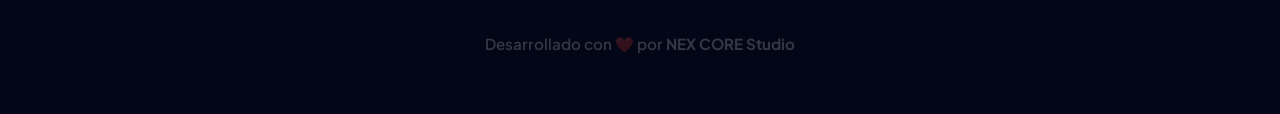
==== commit cff1e058: "Add files via upload" ====
--- a/index.html
+++ b/index.html
@@ -3,14 +3,60 @@
 <head>
     <meta charset="UTF-8">
     <meta name="viewport" content="width=device-width, initial-scale=1.0">
-    <title>AndyDev-MC | Central Pro</title>
+    <title>NEX CORE | Central de Descargas Pro</title>
     <link href="https://fonts.googleapis.com/css2?family=Plus+Jakarta+Sans:wght@400;600;800&display=swap" rel="stylesheet">
     <link rel="stylesheet" href="style.css">
 </head>
-<body>
+<body class="fade-in-page">
+
+    <button class="menu-btn" id="openMenu" aria-label="Abrir Menú">
+        <div class="bar"></div>
+        <div class="bar"></div>
+        <div class="bar"></div>
+    </button>
+
+    <aside class="sidebar" id="sidebar">
+        <div class="sidebar-header">
+            <div class="logo-glow-wrapper">
+                <img src="img/nexcore.png" alt="NEX CORE" class="sidebar-logo">
+            </div>
+            <div class="sidebar-brand-text">
+                <span class="brand-title">NEX CORE</span>
+                <span class="studio-text">Studio</span>
+            </div>
+        </div>
+        
+        <nav class="sidebar-nav">
+            <div class="nav-section">
+                <span class="nav-section-title">PRINCIPAL</span>
+                
+                <a href="#" class="nav-item active side-item">
+                    <div class="nav-icon-wrapper">
+                        <svg viewBox="0 0 24 24" width="18" height="18" fill="none" stroke="currentColor" stroke-width="2.5" stroke-linecap="round" stroke-linejoin="round"><path d="M3 9l9-7 9 7v11a2 2 0 0 1-2 2H5a2 2 0 0 1-2-2z"/><polyline points="9 22 9 12 15 12 15 22"/></svg>
+                    </div>
+                    Inicio
+                </a>
+                
+                <a href="#seccion-tutoriales" class="nav-item side-item" id="btnTutoriales">
+                    <div class="nav-icon-wrapper">
+                        <svg viewBox="0 0 24 24" width="18" height="18" fill="none" stroke="currentColor" stroke-width="2.5" stroke-linecap="round" stroke-linejoin="round"><path d="M2 3h6a4 4 0 0 1 4 4v14a3 3 0 0 0-3-3H2z"/><path d="M22 3h-6a4 4 0 0 0-4 4v14a3 3 0 0 1 3-3h7z"/></svg>
+                    </div>
+                    Tutoriales
+                    <span class="beta-badge">BETA</span>
+                </a>
+            </div>
+        </nav>
+
+        <div class="sidebar-footer">
+            <p>AndyDev-MC © 2026</p>
+        </div>
+    </aside>
+
+    <div class="sidebar-overlay" id="sidebarOverlay"></div>
     <div class="stars-container"></div>
 
     <header class="container">
+        
         <h1 class="glow-title" id="epicTitle">
             <span>C</span><span>e</span><span>n</span><span>t</span><span>r</span><span>o</span>
             <div class="break"></div>
@@ -20,71 +66,105 @@
         </h1>
         
         <p class="intro-text">
-            ¡Qué onda, comunidad! Soy <strong>Andy</strong>, desarrollador de addons para Minecraft Bedrock. Bienvenidos a la central de descargas, un espacio diseñado exclusivamente para ustedes donde podrán obtener todos mis proyectos de forma rápida y directa. ¡A jugar!
+            ¡Qué onda, comunidad! Soy <strong>Andy</strong>. Bienvenidos a la central oficial de <strong>NEX CORE Studio</strong>. Aquí encontrarás mis mejores proyectos y addons.
         </p>
 
-        <div class="contact-container" style="margin-bottom: 20px;">
-            <div class="contact-bar" id="contactToggle">
-                <span>¿Cómo contactarme?</span>
-                <div class="arrow-icon">
-                    <svg xmlns="http://www.w3.org/2000/svg" width="20" height="20" viewBox="0 0 24 24" fill="none" stroke="currentColor" stroke-width="3" stroke-linecap="round" stroke-linejoin="round"><path d="m6 9 6 6 6-6"/></svg>
+        <div class="premium-links-grid">
+            
+            <a href="https://discord.gg/th4gF42pe" target="_blank" class="premium-card discord-card side-item" style="animation-delay: 1.1s;">
+                <div class="float-container float-slow">
+                    <div class="card-icon-box">
+                        <svg viewBox="0 0 127.14 96.36" width="24" height="24" fill="#ffffff"><path d="M107.7,8.07A105.15,105.15,0,0,0,81.47,0a72.06,72.06,0,0,0-3.36,6.83A97.68,97.68,0,0,0,49,6.83,72.37,72.37,0,0,0,45.64,0,105.89,105.89,0,0,0,19.39,8.09C2.79,32.65-1.71,56.6.54,80.21h0A105.73,105.73,0,0,0,32.71,96.36,77.7,77.7,0,0,0,39.6,85.25a68.42,68.42,0,0,1-10.85-5.18c.91-.66,1.8-1.34,2.66-2a75.57,75.57,0,0,0,64.32,0c.87.71,1.76,1.39,2.66,2a68.68,68.68,0,0,1-10.87,5.19,77,77,0,0,0,6.89,11.1A105.25,105.25,0,0,0,126.6,80.22h0C129.24,52.84,122.09,29.11,107.7,8.07ZM42.45,65.69C36.18,65.69,31,60,31,53s5-12.74,11.43-12.74S54,46,53.89,53,48.84,65.69,42.45,65.69Zm42.24,0C78.41,65.69,73.31,60,73.31,53s5-12.74,11.43-12.74S96.36,46,96.26,53,91.08,65.69,84.69,65.69Z"/></svg>
+                    </div>
                 </div>
-            </div>
-            <div class="contact-glass-panel" id="contactContent">
-                <div class="contact-inner-content">
-                    <p>Si necesitas reportar algún error, tienes dudas sobre mis proyectos o quieres colaborar, mi único método de contacto es a través de <strong>Discord</strong>.</p>
-                    <a href="https://discord.gg/th4gF42pe" target="_blank" class="discord-pop-btn">
-                        <svg viewBox="0 0 127.14 96.36" width="24" height="24" fill="white"><path d="M107.7,8.07A105.15,105.15,0,0,0,81.47,0a72.06,72.06,0,0,0-3.36,6.83A97.68,97.68,0,0,0,49,6.83,72.37,72.37,0,0,0,45.64,0,105.89,105.89,0,0,0,19.39,8.09C2.79,32.65-1.71,56.6.54,80.21h0A105.73,105.73,0,0,0,32.71,96.36,77.7,77.7,0,0,0,39.6,85.25a68.42,68.42,0,0,1-10.85-5.18c.91-.66,1.8-1.34,2.66-2a75.57,75.57,0,0,0,64.32,0c.87.71,1.76,1.39,2.66,2a68.68,68.68,0,0,1-10.87,5.19,77,77,0,0,0,6.89,11.1A105.25,105.25,0,0,0,126.6,80.22h0C129.24,52.84,122.09,29.11,107.7,8.07ZM42.45,65.69C36.18,65.69,31,60,31,53s5-12.74,11.43-12.74S54,46,53.89,53,48.84,65.69,42.45,65.69Zm42.24,0C78.41,65.69,73.31,60,73.31,53s5-12.74,11.43-12.74S96.36,46,96.26,53,91.08,65.69,84.69,65.69Z"/></svg>
-                    </a>
+                <div class="card-info">
+                    <h4>Comunidad</h4>
+                    <p>Discord Oficial</p>
                 </div>
+                <div class="card-arrow">→</div>
+            </a>
+
+            <a href="https://www.tiktok.com/@andyys52" target="_blank" class="premium-card tiktok-card side-item" style="animation-delay: 1.2s;">
+                <div class="float-container float-fast">
+                    <div class="card-icon-box">
+                        <svg viewBox="0 0 448 512" width="22" height="22" fill="#ffffff"><path d="M448 209.9a210.1 210.1 0 0 1 -122.8-39.3V349.4A162.6 162.6 0 1 1 185 188.3V278.2a74.6 74.6 0 1 0 52.2 71.2V0l88 0a121.2 121.2 0 0 0 1.9 22.2h0A122.2 122.2 0 0 0 381 102.4a121.4 121.4 0 0 0 67 20.1z"/></svg>
+                    </div>
+                </div>
+                <div class="card-info">
+                    <h4>Avances</h4>
+                    <p>TikTok Oficial</p>
+                </div>
+                <div class="card-arrow">→</div>
+            </a>
+
+            <a href="https://discord.gg/uPbRxeGNC" target="_blank" class="premium-card colab-card infinity-card side-item" style="animation-delay: 1.3s;">
+                <div class="float-container float-slow">
+                    <div class="card-icon-box">
+                        <svg viewBox="0 0 24 24" width="28" height="28" fill="none" stroke="#ffffff" stroke-width="2.5" stroke-linecap="round" stroke-linejoin="round"><path d="M8 8a4 4 0 1 0 0 8 4 4 0 0 0 4-4 4 4 0 0 1 4-4 4 4 0 1 1 0 8 4 4 0 0 1-4-4"/></svg>
+                    </div>
+                </div>
+                <div class="card-info">
+                    <h4>Infinity Studio</h4>
+                    <p>Colaborador</p>
+                </div>
+                <div class="card-arrow">→</div>
+            </a>
+
+            <a href="https://www.tiktok.com/@foxycraft7" target="_blank" class="premium-card colab-card foxcraft-card side-item" style="animation-delay: 1.4s;">
+                <div class="float-container float-fast">
+                    <div class="card-icon-box">
+                        <svg viewBox="0 0 24 24" width="26" height="26" fill="none" stroke="#ffffff" stroke-width="2" stroke-linecap="round" stroke-linejoin="round">
+                            <path d="M22 10l-6-4-4 4-4-4-6 4v8c0 1.1.9 2 2 2h16c1.1 0 2-.9 2-2v-8z"/>
+                            <polygon points="12 14 9 10 15 10"/>
+                            <circle cx="7" cy="14" r="1" fill="#fff"/>
+                            <circle cx="17" cy="14" r="1" fill="#fff"/>
+                        </svg>
+                    </div>
+                </div>
+                <div class="card-info">
+                    <h4>FoxCraft</h4>
+                    <p>Colaborador</p>
+                </div>
+                <div class="card-arrow">→</div>
+            </a>
+
+            <a href="https://discord.gg/dZVVAcBvW" target="_blank" class="premium-card colab-card takensop-card side-item" style="animation-delay: 1.5s;">
+                <div class="float-container float-slow">
+                    <div class="card-icon-box">
+                        <svg viewBox="0 0 24 24" width="24" height="24" fill="none" stroke="#ffffff" stroke-width="2" stroke-linecap="round" stroke-linejoin="round">
+                            <polygon points="13 2 3 14 12 14 11 22 21 10 12 10 13 2"/>
+                        </svg>
+                    </div>
+                </div>
+                <div class="card-info">
+                    <h4>TakenSop</h4>
+                    <p>Colaborador</p>
+                </div>
+                <div class="card-arrow">→</div>
+            </a>
+
+        </div>
+
+        <div id="seccion-tutoriales" class="tutorial-banner side-item" style="animation-delay: 1.7s;">
+            <div class="tutorial-glow"></div>
+            <div class="tutorial-content">
+                <div class="float-container float-slow">
+                    <div class="tutorial-icon-box">
+                        <svg viewBox="0 0 24 24" width="34" height="34" fill="none" stroke="#ffffff" stroke-width="2" stroke-linecap="round" stroke-linejoin="round"><path d="M2 3h6a4 4 0 0 1 4 4v14a3 3 0 0 0-3-3H2z"/><path d="M22 3h-6a4 4 0 0 0-4 4v14a3 3 0 0 1 3-3h7z"/></svg>
+                    </div>
+                </div>
+                <div class="tutorial-text">
+                    <h3>¿Quieres dominar los Addons al 100%?</h3>
+                    <p>Únete a nuestro <strong>Discord Oficial</strong>. Allí encontrarás guías detalladas paso a paso, soporte directo para resolver todas tus dudas y acceso a <strong>funciones extras exclusivas</strong>.</p>
+                </div>
+                <a href="https://discord.gg/th4gF42pe" target="_blank" class="tutorial-btn">
+                    Ir a Discord
+                    <svg viewBox="0 0 24 24" width="18" height="18" fill="none" stroke="currentColor" stroke-width="2.5" stroke-linecap="round" stroke-linejoin="round"><path d="M5 12h14M12 5l7 7-7 7"/></svg>
+                </a>
             </div>
         </div>
 
-        <div class="contact-container" style="margin-bottom: 20px;">
-            <div class="contact-bar" id="socialToggle">
-                <span>Mis redes sociales</span>
-                <div class="arrow-icon">
-                    <svg xmlns="http://www.w3.org/2000/svg" width="20" height="20" viewBox="0 0 24 24" fill="none" stroke="currentColor" stroke-width="3" stroke-linecap="round" stroke-linejoin="round"><path d="m6 9 6 6 6-6"/></svg>
-                </div>
-            </div>
-            <div class="contact-glass-panel" id="socialContent">
-                <div class="contact-inner-content">
-                    <p>Sígueme en TikTok para ver los avances exclusivos, tutoriales y gameplays de mis próximos proyectos:</p>
-                    <a href="https://www.tiktok.com/@andyys52?_r=1&_t=ZS-96JLKHTpyAX" target="_blank" class="tiktok-pop-btn">
-                        <svg viewBox="0 0 448 512" width="22" height="22" fill="white"><path d="M448 209.9a210.1 210.1 0 0 1 -122.8-39.3V349.4A162.6 162.6 0 1 1 185 188.3V278.2a74.6 74.6 0 1 0 52.2 71.2V0l88 0a121.2 121.2 0 0 0 1.9 22.2h0A122.2 122.2 0 0 0 381 102.4a121.4 121.4 0 0 0 67 20.1z"/></svg>
-                    </a>
-                </div>
-            </div>
-        </div>
-
-        <div class="contact-container">
-            <div class="contact-bar" id="colabToggle">
-                <span>Colaboraciones</span>
-                <div class="arrow-icon">
-                    <svg xmlns="http://www.w3.org/2000/svg" width="20" height="20" viewBox="0 0 24 24" fill="none" stroke="currentColor" stroke-width="3" stroke-linecap="round" stroke-linejoin="round"><path d="m6 9 6 6 6-6"/></svg>
-                </div>
-            </div>
-            <div class="contact-glass-panel" id="colabContent">
-                <div class="contact-inner-content">
-                    <p style="margin-bottom: 15px;">Un vistazo a los creadores y estudios con los que he colaborado:</p>
-                    
-                    <div class="colab-links">
-                        <a href="https://discord.gg/uPbRxeGNC" target="_blank" class="colab-btn colab-discord">
-                            <span>Infinity Studio</span>
-                            <svg viewBox="0 0 127.14 96.36" width="16" height="16" fill="white"><path d="M107.7,8.07A105.15,105.15,0,0,0,81.47,0a72.06,72.06,0,0,0-3.36,6.83A97.68,97.68,0,0,0,49,6.83,72.37,72.37,0,0,0,45.64,0,105.89,105.89,0,0,0,19.39,8.09C2.79,32.65-1.71,56.6.54,80.21h0A105.73,105.73,0,0,0,32.71,96.36,77.7,77.7,0,0,0,39.6,85.25a68.42,68.42,0,0,1-10.85-5.18c.91-.66,1.8-1.34,2.66-2a75.57,75.57,0,0,0,64.32,0c.87.71,1.76,1.39,2.66,2a68.68,68.68,0,0,1-10.87,5.19,77,77,0,0,0,6.89,11.1A105.25,105.25,0,0,0,126.6,80.22h0C129.24,52.84,122.09,29.11,107.7,8.07ZM42.45,65.69C36.18,65.69,31,60,31,53s5-12.74,11.43-12.74S54,46,53.89,53,48.84,65.69,42.45,65.69Zm42.24,0C78.41,65.69,73.31,60,73.31,53s5-12.74,11.43-12.74S96.36,46,96.26,53,91.08,65.69,84.69,65.69Z"/></svg>
-                        </a>
-                        
-                        <a href="https://www.tiktok.com/@foxycraft7?_r=1&_t=ZS-96JOfpTT05N" target="_blank" class="colab-btn colab-tiktok">
-                            <span>FoxCraft</span>
-                            <svg viewBox="0 0 448 512" width="14" height="14" fill="white"><path d="M448 209.9a210.1 210.1 0 0 1 -122.8-39.3V349.4A162.6 162.6 0 1 1 185 188.3V278.2a74.6 74.6 0 1 0 52.2 71.2V0l88 0a121.2 121.2 0 0 0 1.9 22.2h0A122.2 122.2 0 0 0 381 102.4a121.4 121.4 0 0 0 67 20.1z"/></svg>
-                        </a>
-                    </div>
-
-                </div>
-            </div>
-        </div>
-
-        <div class="search-container">
+        <div class="search-container side-item" style="animation-delay: 1.9s;">
             <input type="text" id="addonSearch" placeholder="Busca tu addon favorito...">
             <div class="search-icon">🔍</div>
         </div>
@@ -96,7 +176,7 @@
     </main>
 
     <footer>
-        <p>Desarrollado con ❤️ por <strong>AndyDev-MC</strong></p>
+        <p>Desarrollado con ❤️ por <strong>NEX CORE Studio</strong></p>
     </footer>
 
     <script src="script.js"></script>
--- a/style.css
+++ b/style.css
@@ -1,133 +1,279 @@
+/* ==========================================================================
+    VARIABLES Y RESET
+   ========================================================================== */
 :root {
-    --bg: #020617;
+    --bg-dark: #020617;
     --primary: #38bdf8;
-    --primary-glow: rgba(56, 189, 248, 0.4);
-    --glass: rgba(15, 23, 42, 0.8);
-    --text: #f1f5f9;
+    --primary-glow: rgba(56, 189, 248, 0.5);
+    --glass-bg: rgba(15, 23, 42, 0.6);
+    --sidebar-bg: rgba(7, 11, 20, 0.98);
+    --text-main: #f8fafc;
     --text-dim: #94a3b8;
-    --ease-vip: cubic-bezier(0.16, 1, 0.3, 1);
-}
-
-* { box-sizing: border-box; margin: 0; padding: 0; }
-
-body {
-    background-color: var(--bg);
-    color: var(--text);
-    font-family: 'Plus Jakarta Sans', sans-serif;
-    overflow-x: hidden;
-    position: relative;
-}
-
-/* --- FONDO LÍQUIDO ULTRA OPTIMIZADO --- */
+    --ease-fluid: cubic-bezier(0.16, 1, 0.3, 1);
+    --ease-bounce: cubic-bezier(0.34, 1.56, 0.64, 1);
+}
+
+* { box-sizing: border-box; margin: 0; padding: 0; -webkit-tap-highlight-color: transparent; }
+
+body { 
+    background-color: var(--bg-dark); color: var(--text-main); 
+    font-family: 'Plus Jakarta Sans', sans-serif; overflow-x: hidden; scroll-behavior: smooth;
+}
+
+.fade-in-page { animation: fadeInBody 1s var(--ease-fluid) forwards; }
+@keyframes fadeInBody { from { opacity: 0; } to { opacity: 1; } }
+
+/* ==========================================================================
+   FONDO LÍQUIDO 60FPS
+   ========================================================================== */
 body::before, body::after {
     content: ""; position: fixed; width: 100vw; height: 100vw;
-    border-radius: 50%; z-index: -2; will-change: transform; pointer-events: none;
-}
-body::before { background: radial-gradient(circle, rgba(56, 189, 248, 0.15) 0%, transparent 60%); top: -20%; left: -20%; animation: liquidFlow1 20s linear infinite alternate; }
-body::after { background: radial-gradient(circle, rgba(30, 58, 138, 0.25) 0%, transparent 60%); bottom: -20%; right: -20%; animation: liquidFlow2 25s linear infinite alternate-reverse; }
+    border-radius: 50%; z-index: -2; pointer-events: none; will-change: transform;
+}
+body::before { background: radial-gradient(circle, rgba(56, 189, 248, 0.12) 0%, transparent 60%); top: -20%; left: -20%; animation: liquidFlow1 25s linear infinite alternate; }
+body::after { background: radial-gradient(circle, rgba(30, 58, 138, 0.2) 0%, transparent 60%); bottom: -20%; right: -20%; animation: liquidFlow2 30s linear infinite alternate-reverse; }
 
 @keyframes liquidFlow1 { 0% { transform: translate3d(0,0,0) scale(1); } 100% { transform: translate3d(15vw, 15vh, 0) scale(1.2); } }
 @keyframes liquidFlow2 { 0% { transform: translate3d(0,0,0) scale(1); } 100% { transform: translate3d(-15vw, -15vh, 0) scale(1.2); } }
 
 .stars-container { position: fixed; top: 0; left: 0; width: 100%; height: 100%; background: url('https://www.transparenttextures.com/patterns/stardust.png'); opacity: 0.15; z-index: -1; pointer-events: none; }
-
 .container { max-width: 1100px; margin: 0 auto; padding: 0 20px; }
 
-/* --- TÍTULO DE 3 LÍNEAS + METEORITO --- */
-header { padding: 60px 0 40px; text-align: center; }
-
-.glow-title { font-size: 3.5rem; font-weight: 800; letter-spacing: -1px; display: flex; justify-content: center; flex-wrap: wrap; line-height: 1.1; }
+/* ==========================================================================
+   MENU Y SIDEBAR NEX CORE VIP
+   ========================================================================== */
+.menu-btn {
+    position: fixed; top: 25px; left: 25px; z-index: 1000; background: var(--glass-bg); padding: 14px; border-radius: 14px;
+    border: 1px solid rgba(255,255,255,0.08); cursor: pointer; display: flex; flex-direction: column; gap: 6px; 
+    backdrop-filter: blur(12px); transition: all 0.3s var(--ease-bounce); box-shadow: 0 8px 20px rgba(0,0,0,0.3);
+}
+.menu-btn .bar { width: 24px; height: 3px; background: #fff; border-radius: 10px; transition: 0.3s var(--ease-fluid); }
+.menu-btn:hover { transform: scale(1.08); border-color: var(--primary); box-shadow: 0 8px 25px var(--primary-glow); }
+.menu-btn:hover .bar:nth-child(2) { transform: translateX(6px); background: var(--primary); }
+
+.sidebar {
+    position: fixed; top: 0; left: 0; width: 300px; height: 100vh; background: var(--sidebar-bg); z-index: 2000;
+    transform: translate3d(-105%, 0, 0); transition: transform 0.6s var(--ease-fluid);
+    backdrop-filter: blur(25px); border-right: 1px solid rgba(56, 189, 248, 0.1); display: flex; flex-direction: column; padding: 40px 25px;
+}
+.sidebar.active { transform: translate3d(0, 0, 0); box-shadow: 15px 0 50px rgba(0,0,0,0.7); }
+
+.sidebar-header { display: flex; align-items: center; gap: 18px; margin-bottom: 50px; }
+.logo-glow-wrapper { position: relative; width: 55px; height: 55px; border-radius: 14px; background: rgba(255,255,255,0.05); padding: 5px; border: 1px solid rgba(255,255,255,0.1); }
+.logo-glow-wrapper::after { content: ""; position: absolute; top: 0; left: 0; width: 100%; height: 100%; border-radius: 14px; box-shadow: 0 0 20px var(--primary-glow); z-index: -1; }
+.sidebar-logo { width: 100%; height: 100%; border-radius: 10px; object-fit: cover; }
+.sidebar-brand-text { display: flex; flex-direction: column; }
+.brand-title { font-size: 1.3rem; font-weight: 800; color: #fff; line-height: 1.1; letter-spacing: -0.5px;}
+.studio-text { color: var(--primary); font-weight: 800; text-transform: uppercase; font-size: 0.75rem; letter-spacing: 2.5px; }
+
+.nav-section-title { display: block; font-size: 0.7rem; font-weight: 800; color: rgba(255,255,255,0.3); margin-bottom: 15px; letter-spacing: 2px; }
+
+.nav-item {
+    display: flex; align-items: center; gap: 14px; padding: 12px 16px; border-radius: 16px;
+    color: rgba(255,255,255,0.6); text-decoration: none; font-weight: 600; font-size: 0.95rem;
+    transition: all 0.4s var(--ease-fluid); margin-bottom: 10px; transform: translateX(-20px); opacity: 0; border: 1px solid transparent;
+}
+.sidebar.active .side-item { animation: fadeUpSmooth 0.6s var(--ease-fluid) forwards; }
+.sidebar.active .side-item:nth-child(2) { animation-delay: 0.1s; }
+.sidebar.active .side-item:nth-child(3) { animation-delay: 0.2s; }
+
+.nav-icon-wrapper { width: 35px; height: 35px; border-radius: 10px; background: rgba(255,255,255,0.05); display: flex; align-items: center; justify-content: center; transition: 0.3s; }
+.nav-item:hover { color: #fff; background: rgba(255,255,255,0.03); }
+.nav-item:hover .nav-icon-wrapper { background: var(--primary); color: #fff; transform: scale(1.1); box-shadow: 0 5px 15px var(--primary-glow); }
+
+.nav-item.active { background: linear-gradient(90deg, rgba(56, 189, 248, 0.15), transparent); color: #fff; border-left: 3px solid var(--primary); }
+.nav-item.active .nav-icon-wrapper { background: var(--primary); color: #fff; box-shadow: 0 0 15px var(--primary-glow); }
+.beta-badge { margin-left: auto; font-size: 0.55rem; font-weight: 800; background: #f97316; color: #fff; padding: 3px 8px; border-radius: 8px; letter-spacing: 1px; }
+
+.sidebar-footer { margin-top: auto; font-size: 0.8rem; color: rgba(255,255,255,0.2); text-align: center; font-weight: 600; }
+.sidebar-overlay { position: fixed; top: 0; left: 0; width: 100vw; height: 100vh; background: rgba(0,0,0,0.8); backdrop-filter: blur(5px); z-index: 1500; opacity: 0; pointer-events: none; transition: opacity 0.5s ease; }
+.sidebar-overlay.active { opacity: 1; pointer-events: auto; }
+
+/* ==========================================================================
+   TÍTULO METEORITO
+   ========================================================================== */
+header { padding: 90px 0 40px; text-align: center; }
+.glow-title { font-size: 3.8rem; font-weight: 800; display: flex; justify-content: center; flex-wrap: wrap; line-height: 1.05; letter-spacing: -1.5px; }
 .break { flex-basis: 100%; height: 0; }
-
 .glow-title span {
-    display: inline-block; opacity: 0; transform: translate3d(0, 0, 0); 
-    background: linear-gradient(to bottom, #fff, var(--primary));
-    -webkit-background-clip: text; -webkit-text-fill-color: transparent;
-    will-change: transform, opacity; 
-    animation: epicImpact 0.7s cubic-bezier(0.34, 1.56, 0.64, 1) forwards;
-}
-
-@keyframes epicImpact {
-    0% { opacity: 0; transform: translate3d(0, -80px, 0) scale(2.5); }
-    60% { opacity: 1; transform: translate3d(0, 10px, 0) scale(0.9); }
-    80% { transform: translate3d(0, -5px, 0) scale(1.05); }
-    100% { opacity: 1; transform: translate3d(0, 0, 0) scale(1); }
-}
-
-.glow-title span:nth-child(1) { animation-delay: 0.05s; }  
-.glow-title span:nth-child(2) { animation-delay: 0.10s; } 
-.glow-title span:nth-child(3) { animation-delay: 0.15s; }  
-.glow-title span:nth-child(4) { animation-delay: 0.20s; } 
-.glow-title span:nth-child(5) { animation-delay: 0.25s; }  
-.glow-title span:nth-child(6) { animation-delay: 0.30s; } 
-.glow-title span:nth-child(8) { animation-delay: 0.35s; }  
-.glow-title span:nth-child(9) { animation-delay: 0.40s; } 
-.glow-title span:nth-child(11) { animation-delay: 0.45s; } 
-.glow-title span:nth-child(12) { animation-delay: 0.50s; } 
-.glow-title span:nth-child(13) { animation-delay: 0.55s; } 
-.glow-title span:nth-child(14) { animation-delay: 0.60s; } 
-.glow-title span:nth-child(15) { animation-delay: 0.65s; } 
-.glow-title span:nth-child(16) { animation-delay: 0.70s; } 
-.glow-title span:nth-child(17) { animation-delay: 0.75s; } 
-.glow-title span:nth-child(18) { animation-delay: 0.80s; } 
-.glow-title span:nth-child(19) { animation-delay: 0.85s; } 
-
-.intro-text { color: var(--text-dim); margin: 30px auto 40px; max-width: 650px; line-height: 1.6; opacity: 0; animation: fadeInIntro 0.8s ease 1s forwards; }
-@keyframes fadeInIntro { from { opacity: 0; transform: translate3d(0, 15px, 0); } to { opacity: 1; transform: translate3d(0, 0, 0); } }
-
-/* --- PANELES ACORDEÓN --- */
-.contact-container { max-width: 450px; margin: 0 auto; opacity: 0; animation: fadeInIntro 0.8s ease 1.1s forwards; }
-.contact-bar { background: var(--glass); border: 1px solid rgba(255,255,255,0.1); padding: 16px 22px; border-radius: 14px; display: flex; justify-content: space-between; cursor: pointer; transition: transform 0.3s var(--ease-vip), border-color 0.3s; }
-.contact-bar:hover { border-color: var(--primary); transform: translate3d(0, -3px, 0); }
-.contact-glass-panel { max-height: 0; opacity: 0; overflow: hidden; transition: max-height 0.5s ease, opacity 0.5s ease; background: rgba(15, 23, 42, 0.95); border-radius: 14px; margin-top: 10px; }
-.contact-glass-panel.active { max-height: 300px; opacity: 1; border: 1px solid var(--primary-glow); }
-.contact-inner-content { padding: 25px; display: flex; flex-direction: column; align-items: center; text-align: center; }
-
-/* Botones circulares (Discord y TikTok) */
-.discord-pop-btn, .tiktok-pop-btn { margin-top: 15px; width: 50px; height: 50px; border-radius: 50%; display: flex; align-items: center; justify-content: center; transition: transform 0.3s var(--ease-vip); opacity: 0; transform: scale(0); will-change: transform; }
-.discord-pop-btn { background: #5865F2; }
-.discord-pop-btn:hover { transform: scale(1.15) rotate(5deg); }
-.tiktok-pop-btn { background: #010101; border: 1px solid rgba(255,255,255,0.2); }
-.tiktok-pop-btn:hover { transform: scale(1.15) rotate(-5deg); box-shadow: -3px 3px 10px rgba(0, 242, 254, 0.4), 3px -3px 10px rgba(254, 9, 121, 0.4); }
-
-.contact-glass-panel.active .discord-pop-btn, 
-.contact-glass-panel.active .tiktok-pop-btn { animation: popIn 0.5s cubic-bezier(0.34, 1.56, 0.64, 1) forwards; animation-delay: 0.1s; }
-@keyframes popIn { to { opacity: 1; transform: scale(1); } }
-
-/* --- BOTONES DE COLABORACIONES (Píldoras VIP) --- */
-.colab-links { display: flex; flex-direction: column; gap: 12px; width: 100%; margin-top: 10px; }
-.colab-btn { 
-    display: flex; align-items: center; justify-content: space-between; 
-    background: rgba(255,255,255,0.05); padding: 14px 20px; border-radius: 12px; 
-    color: #fff; text-decoration: none; font-weight: 600; font-size: 0.95rem;
-    transition: transform 0.3s var(--ease-vip), border-color 0.3s, box-shadow 0.3s;
-    border: 1px solid rgba(255,255,255,0.08); will-change: transform;
-}
-.colab-btn:hover { transform: scale(1.03); background: rgba(255,255,255,0.1); }
-.colab-discord:hover { border-color: #5865F2; box-shadow: 0 4px 15px rgba(88, 101, 242, 0.3); }
-.colab-tiktok:hover { border-color: rgba(255,255,255,0.3); box-shadow: -2px 2px 10px rgba(0, 242, 254, 0.3), 2px -2px 10px rgba(254, 9, 121, 0.3); }
-
-/* --- GRID Y CARTAS --- */
-.grid-layout { display: grid; grid-template-columns: repeat(auto-fill, minmax(300px, 1fr)); gap: 25px; padding-bottom: 80px; }
-.card { background: var(--glass); border-radius: 20px; overflow: hidden; border: 1px solid rgba(255,255,255,0.08); transition: transform 0.3s var(--ease-vip), border-color 0.3s; will-change: transform; }
-.card:hover { transform: translate3d(0, -8px, 0); border-color: var(--primary); }
-.card-img { width: 100%; height: 190px; object-fit: cover; transition: transform 0.5s ease; }
-.card:hover .card-img { transform: scale(1.05); }
-.card-content { padding: 22px; }
-.card-version { display: inline-block; font-size: 0.75rem; font-weight: 700; color: var(--primary); background: rgba(56, 189, 248, 0.1); padding: 5px 12px; border-radius: 20px; margin-bottom: 12px; border: 1px solid rgba(56, 189, 248, 0.2); }
-.card-title { font-size: 1.3rem; margin-bottom: 10px; font-weight: 700; }
-.card-desc { color: var(--text-dim); font-size: 0.95rem; line-height: 1.5; }
-.download-btn { display: block; width: 100%; text-align: center; background: var(--primary); color: #020617; text-decoration: none; padding: 14px; border-radius: 12px; font-weight: 800; text-transform: uppercase; margin-top: 20px; transition: transform 0.3s ease; will-change: transform; }
-.download-btn:hover { transform: scale(1.03); background-color: #fff; }
-
-/* --- BUSCADOR --- */
-.search-container { position: relative; max-width: 450px; margin: 0 auto 50px; opacity: 0; animation: fadeInIntro 0.8s ease 1.2s forwards; }
-#addonSearch { width: 100%; padding: 14px 15px 14px 45px; border-radius: 14px; background: rgba(255,255,255,0.05); border: 1px solid rgba(255,255,255,0.1); color: #fff; outline: none; transition: border-color 0.3s; }
-#addonSearch:focus { border-color: var(--primary); background: rgba(255,255,255,0.1); }
-.search-icon { position: absolute; left: 16px; top: 14px; font-size: 1.1rem; }
-
-.card-anim { animation: cardInVIP 0.6s cubic-bezier(0.16, 1, 0.3, 1) forwards; opacity: 0; }
-@keyframes cardInVIP { from { opacity: 0; transform: translate3d(0, 30px, 0); } to { opacity: 1; transform: translate3d(0, 0, 0); } }
-
-footer { padding: 40px; text-align: center; color: var(--text-dim); border-top: 1px solid rgba(255,255,255,0.05); }
-
+    display: inline-block; opacity: 0; transform: translate3d(0, -100px, 0) scale(2.5); 
+    background: linear-gradient(180deg, #ffffff 0%, var(--primary) 100%); -webkit-background-clip: text; -webkit-text-fill-color: transparent;
+    filter: drop-shadow(0 4px 15px var(--primary-glow)); will-change: transform, opacity;
+    animation: meteorImpact 0.8s var(--ease-bounce) forwards;
+}
+@keyframes meteorImpact { 
+    60% { transform: translate3d(0, 15px, 0) scale(0.9); opacity: 1; }
+    80% { transform: translate3d(0, -5px, 0) scale(1.05); opacity: 1; }
+    100% { transform: translate3d(0, 0, 0) scale(1); opacity: 1; }
+}
+
+/* Delays Letras */
+.glow-title span:nth-child(1) { animation-delay: 0.05s; } .glow-title span:nth-child(2) { animation-delay: 0.1s; } .glow-title span:nth-child(3) { animation-delay: 0.15s; } .glow-title span:nth-child(4) { animation-delay: 0.2s; } .glow-title span:nth-child(5) { animation-delay: 0.25s; } .glow-title span:nth-child(6) { animation-delay: 0.3s; } .glow-title span:nth-child(8) { animation-delay: 0.35s; } .glow-title span:nth-child(9) { animation-delay: 0.4s; } .glow-title span:nth-child(11) { animation-delay: 0.45s; } .glow-title span:nth-child(12) { animation-delay: 0.5s; } .glow-title span:nth-child(13) { animation-delay: 0.55s; } .glow-title span:nth-child(14) { animation-delay: 0.6s; } .glow-title span:nth-child(15) { animation-delay: 0.65s; } .glow-title span:nth-child(16) { animation-delay: 0.7s; } .glow-title span:nth-child(17) { animation-delay: 0.75s; } .glow-title span:nth-child(18) { animation-delay: 0.8s; } .glow-title span:nth-child(19) { animation-delay: 0.85s; }
+
+.intro-text { color: var(--text-dim); margin: 30px auto 50px; max-width: 650px; line-height: 1.7; font-size: 1.05rem; opacity: 0; animation: fadeUpSmooth 0.8s var(--ease-fluid) 1s forwards; }
+
+@keyframes fadeUpSmooth { from { opacity: 0; transform: translate3d(0, 30px, 0); } to { opacity: 1; transform: translate3d(0, 0, 0); } }
+
+/* ==========================================================================
+   ANIMACIÓN CONTINUA (RESPIRACIÓN FLOTANTE)
+   ========================================================================== */
+.float-container { will-change: transform; }
+.float-slow { animation: floatSlowAnim 4s ease-in-out infinite; }
+.float-fast { animation: floatFastAnim 3.5s ease-in-out infinite alternate-reverse; }
+
+@keyframes floatSlowAnim {
+    0%, 100% { transform: translateY(0); }
+    50% { transform: translateY(-6px); }
+}
+@keyframes floatFastAnim {
+    0%, 100% { transform: translateY(0); }
+    50% { transform: translateY(-8px); }
+}
+
+/* ==========================================================================
+   TARJETAS PREMIUM VIP (REDES & COLABS) - CON TAKENSOP
+   ========================================================================== */
+.premium-links-grid { display: grid; grid-template-columns: repeat(auto-fit, minmax(220px, 1fr)); gap: 20px; max-width: 950px; margin: 0 auto 60px; }
+
+.premium-card {
+    background: linear-gradient(145deg, rgba(255,255,255,0.04) 0%, rgba(0,0,0,0.3) 100%);
+    border: 1px solid rgba(255,255,255,0.05); border-radius: 24px; padding: 20px;
+    display: flex; align-items: center; gap: 18px; text-decoration: none; color: var(--text-main);
+    transition: all 0.4s var(--ease-bounce); backdrop-filter: blur(15px);
+    opacity: 0; position: relative; overflow: hidden;
+}
+.side-item { animation: fadeUpSmooth 0.8s var(--ease-fluid) forwards; }
+
+.premium-card::before { content: ""; position: absolute; top: 0; left: -100%; width: 50%; height: 100%; background: linear-gradient(90deg, transparent, rgba(255,255,255,0.05), transparent); transition: 0.5s; transform: skewX(-20deg); }
+.premium-card:hover::before { left: 150%; }
+
+/* LA CAJA DE CRISTAL SEGURA PARA EL ICONO */
+.card-icon-box {
+    width: 55px; height: 55px; border-radius: 16px; display: flex; align-items: center; justify-content: center;
+    transition: all 0.4s var(--ease-bounce); 
+    background: linear-gradient(135deg, rgba(255,255,255,0.1), rgba(255,255,255,0.02)); 
+    box-shadow: inset 0 2px 5px rgba(255,255,255,0.3), 0 5px 15px rgba(0,0,0,0.5);
+    border: 1px solid rgba(255,255,255,0.1);
+}
+
+.card-icon-box svg { filter: drop-shadow(0 2px 4px rgba(0,0,0,0.4)); transition: 0.4s; }
+
+.card-info { text-align: left; flex-grow: 1; }
+.card-info h4 { font-size: 1.05rem; font-weight: 800; margin-bottom: 4px; text-shadow: 0 2px 4px rgba(0,0,0,0.5); }
+.card-info p { font-size: 0.8rem; color: var(--text-dim); font-weight: 600; }
+.card-arrow { font-size: 1.3rem; font-weight: bold; color: rgba(255,255,255,0.2); transition: 0.4s var(--ease-bounce); }
+
+/* Hover general de la tarjeta */
+.premium-card:hover { transform: translateY(-8px) scale(1.02); }
+.premium-card:hover .card-arrow { transform: translateX(5px); color: #fff; }
+.premium-card:hover .float-container { animation-play-state: paused; }
+.premium-card:hover .card-icon-box { transform: scale(1.15) rotate(6deg); }
+
+/* --- COLORES EXCLUSIVOS --- */
+/* Discord */
+.discord-card:hover { border-color: #5865F2; box-shadow: 0 15px 35px rgba(88, 101, 242, 0.25); }
+.discord-card:hover .card-icon-box { background: linear-gradient(135deg, #7289da, #5865F2); box-shadow: 0 0 20px #5865F2, inset 0 2px 5px rgba(255,255,255,0.5); border-color: #7289da; }
+
+/* TikTok */
+.tiktok-card:hover { border-color: rgba(255,255,255,0.4); box-shadow: -5px 10px 30px rgba(0, 242, 254, 0.2), 5px 10px 30px rgba(254, 9, 121, 0.2); }
+.tiktok-card:hover .card-icon-box { background: linear-gradient(135deg, #333, #000); box-shadow: -3px 3px 15px #00f2fe, 3px -3px 15px #fe0979, inset 0 2px 5px rgba(255,255,255,0.3); border-color: #555; }
+
+/* Infinity Studio */
+.infinity-card:hover { border-color: #00f2fe; box-shadow: 0 15px 35px rgba(0, 242, 254, 0.25); }
+.infinity-card:hover .card-icon-box { background: linear-gradient(135deg, #4facfe, #00f2fe); box-shadow: 0 0 20px rgba(0, 242, 254, 0.5), inset 0 2px 5px rgba(255,255,255,0.5); border-color: #4facfe; }
+
+/* FoxCraft */
+.foxcraft-card:hover { border-color: #f97316; box-shadow: 0 15px 35px rgba(249, 115, 22, 0.25); }
+.foxcraft-card:hover .card-icon-box { background: linear-gradient(135deg, #fb923c, #ea580c); box-shadow: 0 0 20px rgba(249, 115, 22, 0.5), inset 0 2px 5px rgba(255,255,255,0.5); border-color: #fb923c; }
+
+/* TakenSop (Rojo Rubí / Carmesí Neón) */
+.takensop-card:hover { border-color: #f43f5e; box-shadow: 0 15px 35px rgba(244, 63, 94, 0.25); }
+.takensop-card:hover .card-icon-box { background: linear-gradient(135deg, #fb7185, #e11d48); box-shadow: 0 0 20px rgba(244, 63, 94, 0.5), inset 0 2px 5px rgba(255,255,255,0.5); border-color: #fb7185; transform: scale(1.1) rotate(-5deg); }
+
+/* Delays de entrada (Se respeta la cascada original + TakenSop) */
+.discord-card { animation-delay: 1.1s; } 
+.tiktok-card { animation-delay: 1.2s; }
+.infinity-card { animation-delay: 1.3s; } 
+.foxcraft-card { animation-delay: 1.4s; }
+.takensop-card { animation-delay: 1.5s; }
+
+/* ==========================================================================
+   BANNER DE TUTORIALES VIP
+   ========================================================================== */
+.tutorial-banner {
+    position: relative; max-width: 950px; margin: 0 auto 60px;
+    background: linear-gradient(135deg, rgba(15, 23, 42, 0.8), rgba(5, 10, 25, 0.95));
+    border: 1px solid rgba(56, 189, 248, 0.25); border-radius: 28px; padding: 40px 45px;
+    overflow: hidden; opacity: 0; box-shadow: 0 25px 50px rgba(0,0,0,0.5); backdrop-filter: blur(20px);
+}
+.tutorial-glow { position: absolute; top: -50%; right: -10%; width: 350px; height: 350px; background: radial-gradient(circle, var(--primary-glow) 0%, transparent 70%); filter: blur(50px); z-index: 0; pointer-events: none; }
+.tutorial-content { position: relative; z-index: 1; display: flex; align-items: center; gap: 35px; }
+
+.tutorial-icon-box {
+    width: 75px; height: 75px; border-radius: 20px; display: flex; align-items: center; justify-content: center;
+    background: linear-gradient(135deg, rgba(56, 189, 248, 0.3), rgba(56, 189, 248, 0.05)); 
+    box-shadow: inset 0 2px 8px rgba(255,255,255,0.3), 0 10px 25px rgba(56, 189, 248, 0.3);
+    border: 1px solid rgba(56, 189, 248, 0.4);
+}
+
+.tutorial-banner:hover .float-container { animation-play-state: paused; }
+.tutorial-banner:hover .tutorial-icon-box { transform: scale(1.1) rotate(-5deg); transition: 0.4s var(--ease-bounce); }
+
+.tutorial-text { flex-grow: 1; text-align: left; }
+.tutorial-text h3 { font-size: 1.6rem; font-weight: 800; margin-bottom: 12px; color: #fff; letter-spacing: -0.5px; }
+.tutorial-text p { font-size: 1rem; color: var(--text-dim); line-height: 1.7; font-weight: 500; }
+.tutorial-text strong { color: var(--primary); font-weight: 800; }
+
+.tutorial-btn {
+    flex-shrink: 0; display: flex; align-items: center; gap: 12px;
+    background: #fff; color: var(--bg-dark); padding: 16px 28px; border-radius: 16px;
+    text-decoration: none; font-weight: 800; font-size: 1.05rem;
+    transition: all 0.4s var(--ease-bounce); box-shadow: 0 10px 20px rgba(255,255,255,0.1);
+}
+.tutorial-btn:hover { transform: scale(1.08) translateY(-3px); box-shadow: 0 15px 30px rgba(56, 189, 248, 0.4); background: var(--primary); color: #fff; }
+
+@media (max-width: 850px) {
+    .tutorial-content { flex-direction: column; text-align: center; gap: 25px; }
+    .tutorial-text { text-align: center; }
+}
+
+/* ==========================================================================
+   BUSCADOR Y GRID DE ADDONS
+   ========================================================================== */
+.search-container { position: relative; max-width: 500px; margin: 0 auto 60px; opacity: 0; }
+#addonSearch { 
+    width: 100%; padding: 20px 60px; border-radius: 20px; font-size: 1.05rem; font-weight: 600;
+    background: rgba(255,255,255,0.03); border: 1px solid rgba(255,255,255,0.08); color: #fff; 
+    outline: none; transition: all 0.4s var(--ease-bounce); backdrop-filter: blur(10px);
+}
+#addonSearch:focus { border-color: var(--primary); background: rgba(255,255,255,0.08); box-shadow: 0 10px 30px rgba(56, 189, 248, 0.2); transform: translateY(-3px) scale(1.02); }
+.search-icon { position: absolute; left: 24px; top: 20px; color: var(--text-dim); transition: 0.4s; }
+#addonSearch:focus + .search-icon { color: var(--primary); transform: scale(1.1); }
+
+.grid-layout { display: grid; grid-template-columns: repeat(auto-fill, minmax(320px, 1fr)); gap: 35px; padding-bottom: 80px; }
+
+.card { 
+    background: linear-gradient(180deg, rgba(25, 33, 52, 0.6) 0%, rgba(10, 15, 28, 0.8) 100%); 
+    border-radius: 28px; overflow: hidden; border: 1px solid rgba(255,255,255,0.05); 
+    transition: all 0.5s var(--ease-bounce); will-change: transform; backdrop-filter: blur(15px);
+}
+.card:hover { transform: translate3d(0, -15px, 0) scale(1.03); border-color: var(--primary); box-shadow: 0 30px 60px rgba(0,0,0,0.7), 0 0 30px rgba(56, 189, 248, 0.15); }
+.card-img { width: 100%; height: 220px; object-fit: cover; transition: transform 0.8s var(--ease-fluid); }
+.card:hover .card-img { transform: scale(1.1); }
+.card-content { padding: 30px; }
+.card-version { display: inline-block; font-size: 0.75rem; font-weight: 800; color: var(--primary); background: rgba(56, 189, 248, 0.1); padding: 6px 14px; border-radius: 20px; margin-bottom: 18px; border: 1px solid rgba(56, 189, 248, 0.25); letter-spacing: 1px; }
+.card-title { font-size: 1.5rem; margin-bottom: 12px; font-weight: 800; letter-spacing: -0.5px; }
+.card-desc { color: var(--text-dim); font-size: 0.95rem; line-height: 1.7; font-weight: 500; }
+
+.download-btn { 
+    display: flex; align-items: center; justify-content: center; gap: 10px; width: 100%; 
+    background: var(--primary); color: #020617; text-decoration: none; padding: 16px; border-radius: 16px; 
+    font-weight: 800; text-transform: uppercase; margin-top: 25px; letter-spacing: 1px;
+    transition: all 0.4s var(--ease-bounce); will-change: transform;
+}
+.download-btn:hover { background-color: #fff; box-shadow: 0 15px 30px rgba(255,255,255,0.3); transform: scale(1.05) translateY(-2px); }
+
+.card-anim { animation: fadeUpSmooth 0.8s var(--ease-fluid) forwards; opacity: 0; }
+
+footer { padding: 40px 20px 60px; text-align: center; color: rgba(255,255,255,0.2); font-size: 0.95rem; font-weight: 600; }
+
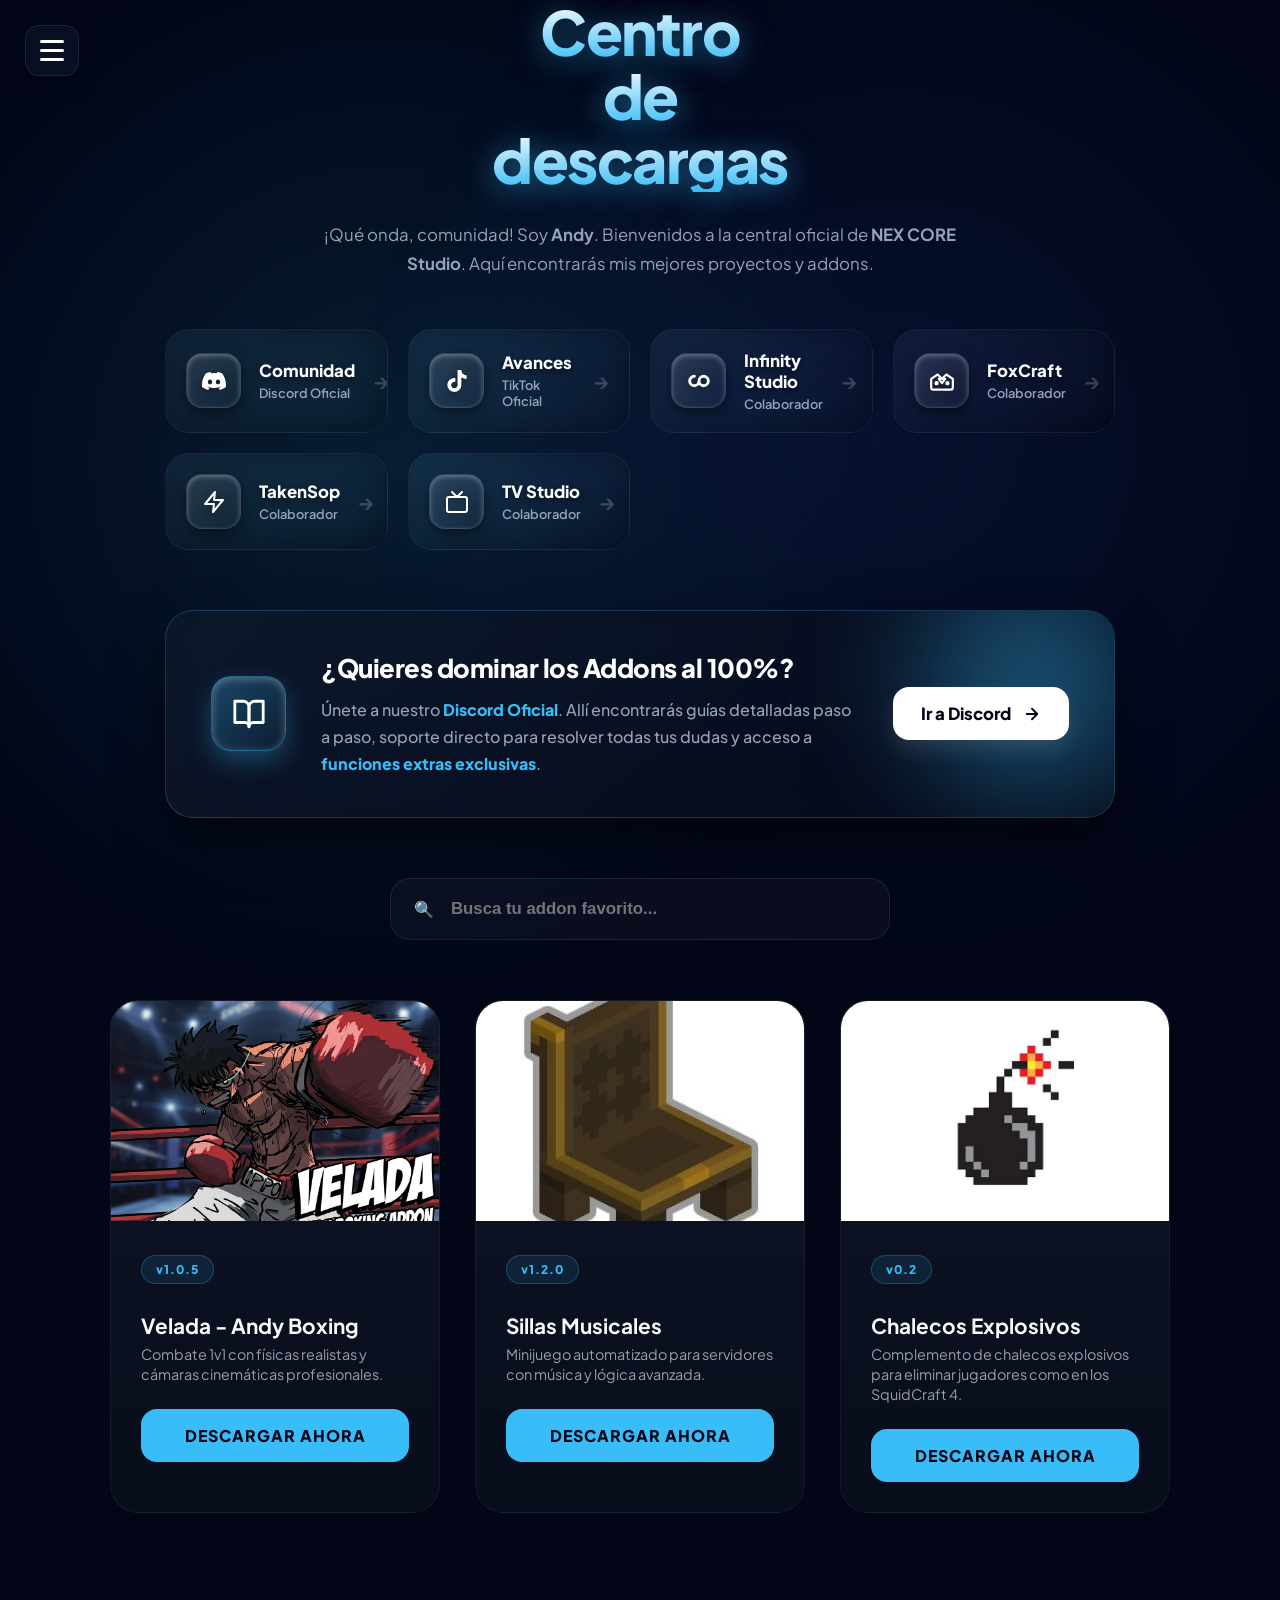
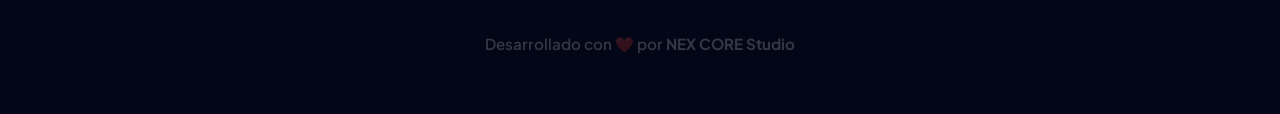
==== commit c4647884: "Add files via upload" ====
--- a/index.html
+++ b/index.html
@@ -143,6 +143,22 @@
                 <div class="card-arrow">→</div>
             </a>
 
+            <a href="https://discord.gg/Q8RD49MMQ" target="_blank" class="premium-card colab-card tvstudio-card side-item" style="animation-delay: 1.6s;">
+                <div class="float-container float-fast">
+                    <div class="card-icon-box">
+                        <svg viewBox="0 0 24 24" width="24" height="24" fill="none" stroke="#ffffff" stroke-width="2" stroke-linecap="round" stroke-linejoin="round">
+                            <rect x="2" y="7" width="20" height="15" rx="2" ry="2"></rect>
+                            <polyline points="17 2 12 7 7 2"></polyline>
+                        </svg>
+                    </div>
+                </div>
+                <div class="card-info">
+                    <h4>TV Studio</h4>
+                    <p>Colaborador</p>
+                </div>
+                <div class="card-arrow">→</div>
+            </a>
+
         </div>
 
         <div id="seccion-tutoriales" class="tutorial-banner side-item" style="animation-delay: 1.7s;">
--- a/style.css
+++ b/style.css
@@ -190,12 +190,17 @@
 .takensop-card:hover { border-color: #f43f5e; box-shadow: 0 15px 35px rgba(244, 63, 94, 0.25); }
 .takensop-card:hover .card-icon-box { background: linear-gradient(135deg, #fb7185, #e11d48); box-shadow: 0 0 20px rgba(244, 63, 94, 0.5), inset 0 2px 5px rgba(255,255,255,0.5); border-color: #fb7185; transform: scale(1.1) rotate(-5deg); }
 
-/* Delays de entrada (Se respeta la cascada original + TakenSop) */
+/* TV Studio (Púrpura Neón / Amatista) */
+.tvstudio-card:hover { border-color: #a855f7; box-shadow: 0 15px 35px rgba(168, 85, 247, 0.25); }
+.tvstudio-card:hover .card-icon-box { background: linear-gradient(135deg, #c084fc, #9333ea); box-shadow: 0 0 20px rgba(168, 85, 247, 0.5), inset 0 2px 5px rgba(255,255,255,0.5); border-color: #c084fc; transform: scale(1.1) rotate(5deg); }
+
+/* Delays de entrada (Se respeta la cascada original + TakenSop + TV Studio) */
 .discord-card { animation-delay: 1.1s; } 
 .tiktok-card { animation-delay: 1.2s; }
 .infinity-card { animation-delay: 1.3s; } 
 .foxcraft-card { animation-delay: 1.4s; }
 .takensop-card { animation-delay: 1.5s; }
+.tvstudio-card { animation-delay: 1.6s; }
 
 /* ==========================================================================
    BANNER DE TUTORIALES VIP
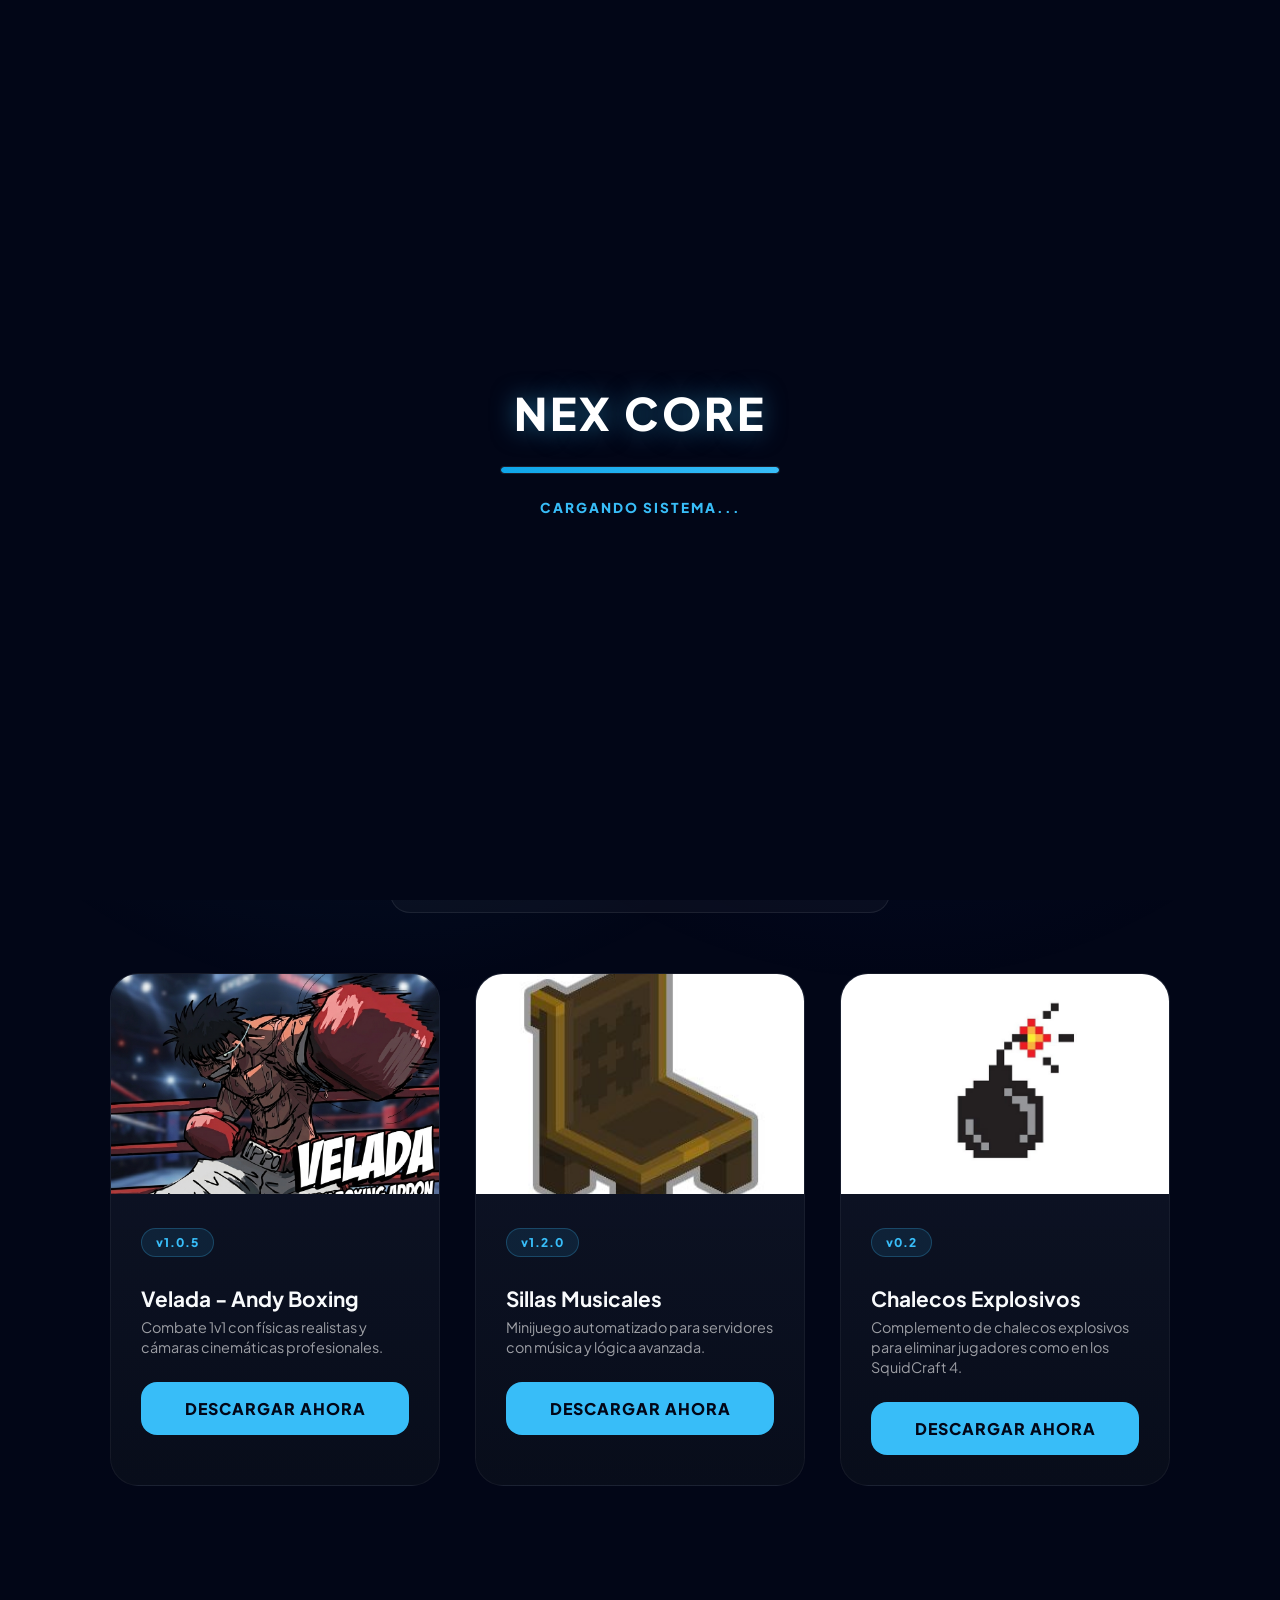
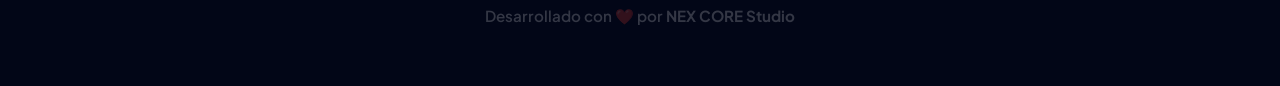
==== commit 57c9fb72: "Add files via upload" ====
--- a/index.html
+++ b/index.html
@@ -7,7 +7,17 @@
     <link href="https://fonts.googleapis.com/css2?family=Plus+Jakarta+Sans:wght@400;600;800&display=swap" rel="stylesheet">
     <link rel="stylesheet" href="style.css">
 </head>
-<body class="fade-in-page">
+<body class="fade-in-page loading">
+
+    <div id="loader-wrapper">
+        <div class="loader-content">
+            <div class="loader-logo">NEX CORE</div>
+            <div class="loading-bar-bg">
+                <div class="loading-bar-fill"></div>
+            </div>
+            <div class="loading-text">Cargando sistema...</div>
+        </div>
+    </div>
 
     <button class="menu-btn" id="openMenu" aria-label="Abrir Menú">
         <div class="bar"></div>
@@ -30,7 +40,7 @@
             <div class="nav-section">
                 <span class="nav-section-title">PRINCIPAL</span>
                 
-                <a href="#" class="nav-item active side-item">
+                <a href="#" class="nav-item active side-item" id="btnInicio">
                     <div class="nav-icon-wrapper">
                         <svg viewBox="0 0 24 24" width="18" height="18" fill="none" stroke="currentColor" stroke-width="2.5" stroke-linecap="round" stroke-linejoin="round"><path d="M3 9l9-7 9 7v11a2 2 0 0 1-2 2H5a2 2 0 0 1-2-2z"/><polyline points="9 22 9 12 15 12 15 22"/></svg>
                     </div>
@@ -45,6 +55,21 @@
                     <span class="beta-badge">BETA</span>
                 </a>
             </div>
+
+            <div class="nav-section" style="margin-top: 30px;">
+                <span class="nav-section-title">PROYECTOS</span>
+                
+                <a href="#" class="nav-item side-item" id="btnProximos">
+                    <div class="nav-icon-wrapper">
+                        <svg viewBox="0 0 24 24" width="18" height="18" fill="none" stroke="currentColor" stroke-width="2.5" stroke-linecap="round" stroke-linejoin="round">
+                            <circle cx="12" cy="12" r="10"></circle>
+                            <polyline points="12 6 12 12 16 14"></polyline>
+                        </svg>
+                    </div>
+                    Lanzamientos
+                    <span class="beta-badge" style="background: #a855f7;">WIP</span>
+                </a>
+            </div>
         </nav>
 
         <div class="sidebar-footer">
@@ -55,141 +80,104 @@
     <div class="sidebar-overlay" id="sidebarOverlay"></div>
     <div class="stars-container"></div>
 
-    <header class="container">
-        
-        <h1 class="glow-title" id="epicTitle">
-            <span>C</span><span>e</span><span>n</span><span>t</span><span>r</span><span>o</span>
-            <div class="break"></div>
-            <span>d</span><span>e</span>
-            <div class="break"></div>
-            <span>d</span><span>e</span><span>s</span><span>c</span><span>a</span><span>r</span><span>g</span><span>a</span><span>s</span>
-        </h1>
-        
-        <p class="intro-text">
-            ¡Qué onda, comunidad! Soy <strong>Andy</strong>. Bienvenidos a la central oficial de <strong>NEX CORE Studio</strong>. Aquí encontrarás mis mejores proyectos y addons.
-        </p>
+    <div id="home-view">
+        <header class="container">
+            <h1 class="glow-title" id="epicTitle">
+                <span>C</span><span>e</span><span>n</span><span>t</span><span>r</span><span>o</span>
+                <div class="break"></div>
+                <span>d</span><span>e</span>
+                <div class="break"></div>
+                <span>d</span><span>e</span><span>s</span><span>c</span><span>a</span><span>r</span><span>g</span><span>a</span><span>s</span>
+            </h1>
+            
+            <p class="intro-text">
+                ¡Qué onda, comunidad! Soy <strong>Andy</strong>. Bienvenidos a la central oficial de <strong>NEX CORE Studio</strong>. Aquí encontrarás mis mejores proyectos y addons.
+            </p>
 
-        <div class="premium-links-grid">
-            
-            <a href="https://discord.gg/th4gF42pe" target="_blank" class="premium-card discord-card side-item" style="animation-delay: 1.1s;">
-                <div class="float-container float-slow">
-                    <div class="card-icon-box">
-                        <svg viewBox="0 0 127.14 96.36" width="24" height="24" fill="#ffffff"><path d="M107.7,8.07A105.15,105.15,0,0,0,81.47,0a72.06,72.06,0,0,0-3.36,6.83A97.68,97.68,0,0,0,49,6.83,72.37,72.37,0,0,0,45.64,0,105.89,105.89,0,0,0,19.39,8.09C2.79,32.65-1.71,56.6.54,80.21h0A105.73,105.73,0,0,0,32.71,96.36,77.7,77.7,0,0,0,39.6,85.25a68.42,68.42,0,0,1-10.85-5.18c.91-.66,1.8-1.34,2.66-2a75.57,75.57,0,0,0,64.32,0c.87.71,1.76,1.39,2.66,2a68.68,68.68,0,0,1-10.87,5.19,77,77,0,0,0,6.89,11.1A105.25,105.25,0,0,0,126.6,80.22h0C129.24,52.84,122.09,29.11,107.7,8.07ZM42.45,65.69C36.18,65.69,31,60,31,53s5-12.74,11.43-12.74S54,46,53.89,53,48.84,65.69,42.45,65.69Zm42.24,0C78.41,65.69,73.31,60,73.31,53s5-12.74,11.43-12.74S96.36,46,96.26,53,91.08,65.69,84.69,65.69Z"/></svg>
+            <div class="premium-links-grid">
+                <a href="https://discord.gg/th4gF42pe" target="_blank" class="premium-card discord-card side-item" style="animation-delay: 1.1s;">
+                    <div class="float-container float-slow">
+                        <div class="card-icon-box">
+                            <svg viewBox="0 0 127.14 96.36" width="24" height="24" fill="#ffffff"><path d="M107.7,8.07A105.15,105.15,0,0,0,81.47,0a72.06,72.06,0,0,0-3.36,6.83A97.68,97.68,0,0,0,49,6.83,72.37,72.37,0,0,0,45.64,0,105.89,105.89,0,0,0,19.39,8.09C2.79,32.65-1.71,56.6.54,80.21h0A105.73,105.73,0,0,0,32.71,96.36,77.7,77.7,0,0,0,39.6,85.25a68.42,68.42,0,0,1-10.85-5.18c.91-.66,1.8-1.34,2.66-2a75.57,75.57,0,0,0,64.32,0c.87.71,1.76,1.39,2.66,2a68.68,68.68,0,0,1-10.87,5.19,77,77,0,0,0,6.89,11.1A105.25,105.25,0,0,0,126.6,80.22h0C129.24,52.84,122.09,29.11,107.7,8.07ZM42.45,65.69C36.18,65.69,31,60,31,53s5-12.74,11.43-12.74S54,46,53.89,53,48.84,65.69,42.45,65.69Zm42.24,0C78.41,65.69,73.31,60,73.31,53s5-12.74,11.43-12.74S96.36,46,96.26,53,91.08,65.69,84.69,65.69Z"/></svg>
+                        </div>
                     </div>
-                </div>
-                <div class="card-info">
-                    <h4>Comunidad</h4>
-                    <p>Discord Oficial</p>
-                </div>
-                <div class="card-arrow">→</div>
-            </a>
+                    <div class="card-info"><h4>Comunidad</h4><p>Discord Oficial</p></div>
+                    <div class="card-arrow">→</div>
+                </a>
 
-            <a href="https://www.tiktok.com/@andyys52" target="_blank" class="premium-card tiktok-card side-item" style="animation-delay: 1.2s;">
-                <div class="float-container float-fast">
-                    <div class="card-icon-box">
-                        <svg viewBox="0 0 448 512" width="22" height="22" fill="#ffffff"><path d="M448 209.9a210.1 210.1 0 0 1 -122.8-39.3V349.4A162.6 162.6 0 1 1 185 188.3V278.2a74.6 74.6 0 1 0 52.2 71.2V0l88 0a121.2 121.2 0 0 0 1.9 22.2h0A122.2 122.2 0 0 0 381 102.4a121.4 121.4 0 0 0 67 20.1z"/></svg>
-                    </div>
-                </div>
-                <div class="card-info">
-                    <h4>Avances</h4>
-                    <p>TikTok Oficial</p>
-                </div>
-                <div class="card-arrow">→</div>
-            </a>
+                <a href="https://www.tiktok.com/@andyys52" target="_blank" class="premium-card tiktok-card side-item" style="animation-delay: 1.2s;">
+                    <div class="float-container float-fast"><div class="card-icon-box"><svg viewBox="0 0 448 512" width="22" height="22" fill="#ffffff"><path d="M448 209.9a210.1 210.1 0 0 1 -122.8-39.3V349.4A162.6 162.6 0 1 1 185 188.3V278.2a74.6 74.6 0 1 0 52.2 71.2V0l88 0a121.2 121.2 0 0 0 1.9 22.2h0A122.2 122.2 0 0 0 381 102.4a121.4 121.4 0 0 0 67 20.1z"/></svg></div></div>
+                    <div class="card-info"><h4>Avances</h4><p>TikTok Oficial</p></div>
+                    <div class="card-arrow">→</div>
+                </a>
 
-            <a href="https://discord.gg/uPbRxeGNC" target="_blank" class="premium-card colab-card infinity-card side-item" style="animation-delay: 1.3s;">
-                <div class="float-container float-slow">
-                    <div class="card-icon-box">
-                        <svg viewBox="0 0 24 24" width="28" height="28" fill="none" stroke="#ffffff" stroke-width="2.5" stroke-linecap="round" stroke-linejoin="round"><path d="M8 8a4 4 0 1 0 0 8 4 4 0 0 0 4-4 4 4 0 0 1 4-4 4 4 0 1 1 0 8 4 4 0 0 1-4-4"/></svg>
-                    </div>
-                </div>
-                <div class="card-info">
-                    <h4>Infinity Studio</h4>
-                    <p>Colaborador</p>
-                </div>
-                <div class="card-arrow">→</div>
-            </a>
+                <a href="https://discord.gg/uPbRxeGNC" target="_blank" class="premium-card colab-card infinity-card side-item" style="animation-delay: 1.3s;">
+                    <div class="float-container float-slow"><div class="card-icon-box"><svg viewBox="0 0 24 24" width="28" height="28" fill="none" stroke="#ffffff" stroke-width="2.5" stroke-linecap="round" stroke-linejoin="round"><path d="M8 8a4 4 0 1 0 0 8 4 4 0 0 0 4-4 4 4 0 0 1 4-4 4 4 0 1 1 0 8 4 4 0 0 1-4-4"/></svg></div></div>
+                    <div class="card-info"><h4>Infinity Studio</h4><p>Colaborador</p></div>
+                    <div class="card-arrow">→</div>
+                </a>
 
-            <a href="https://www.tiktok.com/@foxycraft7" target="_blank" class="premium-card colab-card foxcraft-card side-item" style="animation-delay: 1.4s;">
-                <div class="float-container float-fast">
-                    <div class="card-icon-box">
-                        <svg viewBox="0 0 24 24" width="26" height="26" fill="none" stroke="#ffffff" stroke-width="2" stroke-linecap="round" stroke-linejoin="round">
-                            <path d="M22 10l-6-4-4 4-4-4-6 4v8c0 1.1.9 2 2 2h16c1.1 0 2-.9 2-2v-8z"/>
-                            <polygon points="12 14 9 10 15 10"/>
-                            <circle cx="7" cy="14" r="1" fill="#fff"/>
-                            <circle cx="17" cy="14" r="1" fill="#fff"/>
-                        </svg>
-                    </div>
-                </div>
-                <div class="card-info">
-                    <h4>FoxCraft</h4>
-                    <p>Colaborador</p>
-                </div>
-                <div class="card-arrow">→</div>
-            </a>
+                <a href="https://www.tiktok.com/@foxycraft7" target="_blank" class="premium-card colab-card foxcraft-card side-item" style="animation-delay: 1.4s;">
+                    <div class="float-container float-fast"><div class="card-icon-box"><svg viewBox="0 0 24 24" width="26" height="26" fill="none" stroke="#ffffff" stroke-width="2" stroke-linecap="round" stroke-linejoin="round"><path d="M22 10l-6-4-4 4-4-4-6 4v8c0 1.1.9 2 2 2h16c1.1 0 2-.9 2-2v-8z"/><polygon points="12 14 9 10 15 10"/><circle cx="7" cy="14" r="1" fill="#fff"/><circle cx="17" cy="14" r="1" fill="#fff"/></svg></div></div>
+                    <div class="card-info"><h4>FoxCraft</h4><p>Colaborador</p></div>
+                    <div class="card-arrow">→</div>
+                </a>
 
-            <a href="https://discord.gg/dZVVAcBvW" target="_blank" class="premium-card colab-card takensop-card side-item" style="animation-delay: 1.5s;">
-                <div class="float-container float-slow">
-                    <div class="card-icon-box">
-                        <svg viewBox="0 0 24 24" width="24" height="24" fill="none" stroke="#ffffff" stroke-width="2" stroke-linecap="round" stroke-linejoin="round">
-                            <polygon points="13 2 3 14 12 14 11 22 21 10 12 10 13 2"/>
-                        </svg>
-                    </div>
-                </div>
-                <div class="card-info">
-                    <h4>TakenSop</h4>
-                    <p>Colaborador</p>
-                </div>
-                <div class="card-arrow">→</div>
-            </a>
+                <a href="https://discord.gg/dZVVAcBvW" target="_blank" class="premium-card colab-card takensop-card side-item" style="animation-delay: 1.5s;">
+                    <div class="float-container float-slow"><div class="card-icon-box"><svg viewBox="0 0 24 24" width="24" height="24" fill="none" stroke="#ffffff" stroke-width="2" stroke-linecap="round" stroke-linejoin="round"><polygon points="13 2 3 14 12 14 11 22 21 10 12 10 13 2"/></svg></div></div>
+                    <div class="card-info"><h4>TakenSop</h4><p>Colaborador</p></div>
+                    <div class="card-arrow">→</div>
+                </a>
 
-            <a href="https://discord.gg/Q8RD49MMQ" target="_blank" class="premium-card colab-card tvstudio-card side-item" style="animation-delay: 1.6s;">
-                <div class="float-container float-fast">
-                    <div class="card-icon-box">
-                        <svg viewBox="0 0 24 24" width="24" height="24" fill="none" stroke="#ffffff" stroke-width="2" stroke-linecap="round" stroke-linejoin="round">
-                            <rect x="2" y="7" width="20" height="15" rx="2" ry="2"></rect>
-                            <polyline points="17 2 12 7 7 2"></polyline>
-                        </svg>
-                    </div>
-                </div>
-                <div class="card-info">
-                    <h4>TV Studio</h4>
-                    <p>Colaborador</p>
-                </div>
-                <div class="card-arrow">→</div>
-            </a>
-
-        </div>
-
-        <div id="seccion-tutoriales" class="tutorial-banner side-item" style="animation-delay: 1.7s;">
-            <div class="tutorial-glow"></div>
-            <div class="tutorial-content">
-                <div class="float-container float-slow">
-                    <div class="tutorial-icon-box">
-                        <svg viewBox="0 0 24 24" width="34" height="34" fill="none" stroke="#ffffff" stroke-width="2" stroke-linecap="round" stroke-linejoin="round"><path d="M2 3h6a4 4 0 0 1 4 4v14a3 3 0 0 0-3-3H2z"/><path d="M22 3h-6a4 4 0 0 0-4 4v14a3 3 0 0 1 3-3h7z"/></svg>
-                    </div>
-                </div>
-                <div class="tutorial-text">
-                    <h3>¿Quieres dominar los Addons al 100%?</h3>
-                    <p>Únete a nuestro <strong>Discord Oficial</strong>. Allí encontrarás guías detalladas paso a paso, soporte directo para resolver todas tus dudas y acceso a <strong>funciones extras exclusivas</strong>.</p>
-                </div>
-                <a href="https://discord.gg/th4gF42pe" target="_blank" class="tutorial-btn">
-                    Ir a Discord
-                    <svg viewBox="0 0 24 24" width="18" height="18" fill="none" stroke="currentColor" stroke-width="2.5" stroke-linecap="round" stroke-linejoin="round"><path d="M5 12h14M12 5l7 7-7 7"/></svg>
+                <a href="https://discord.gg/Q8RD49MMQ" target="_blank" class="premium-card colab-card tvstudio-card side-item" style="animation-delay: 1.6s;">
+                    <div class="float-container float-fast"><div class="card-icon-box"><svg viewBox="0 0 24 24" width="24" height="24" fill="none" stroke="#ffffff" stroke-width="2" stroke-linecap="round" stroke-linejoin="round"><rect x="2" y="7" width="20" height="15" rx="2" ry="2"></rect><polyline points="17 2 12 7 7 2"></polyline></svg></div></div>
+                    <div class="card-info"><h4>TV Studio</h4><p>Colaborador</p></div>
+                    <div class="card-arrow">→</div>
                 </a>
             </div>
+
+            <div id="seccion-tutoriales" class="tutorial-banner side-item" style="animation-delay: 1.7s;">
+                <div class="tutorial-glow"></div>
+                <div class="tutorial-content">
+                    <div class="float-container float-slow"><div class="tutorial-icon-box"><svg viewBox="0 0 24 24" width="34" height="34" fill="none" stroke="#ffffff" stroke-width="2" stroke-linecap="round" stroke-linejoin="round"><path d="M2 3h6a4 4 0 0 1 4 4v14a3 3 0 0 0-3-3H2z"/><path d="M22 3h-6a4 4 0 0 0-4 4v14a3 3 0 0 1 3-3h7z"/></svg></div></div>
+                    <div class="tutorial-text">
+                        <h3>¿Quieres dominar los Addons al 100%?</h3>
+                        <p>Únete a nuestro <strong>Discord Oficial</strong>. Allí encontrarás guías detalladas paso a paso y funciones extras exclusivas.</p>
+                    </div>
+                    <a href="https://discord.gg/th4gF42pe" target="_blank" class="tutorial-btn">Ir a Discord</a>
+                </div>
+            </div>
+
+            <div class="search-container side-item" style="animation-delay: 1.9s;">
+                <input type="text" id="addonSearch" placeholder="Busca tu addon favorito...">
+                <div class="search-icon">🔍</div>
+            </div>
+        </header>
+
+        <main class="container">
+            <div id="addonsGrid" class="grid-layout"></div>
+        </main>
+    </div>
+
+    <div id="proximos-view" class="hidden-view">
+        <div class="glass-container">
+            <div class="glass-card">
+                <span class="glass-tag">PRÓXIMAMENTE</span>
+                <h2 class="glass-title">La Final Petrolera</h2>
+                <p class="glass-desc">
+                    Revive la emoción del evento definitivo. Este addon integrará mecánicas exclusivas de competencia, entornos inmersivos y sistemas avanzados totalmente optimizados.
+                    <br><br>
+                    <strong>Disponible próximamente de forma 100% gratuita para toda la comunidad.</strong>
+                </p>
+                <div class="glass-progress-bar">
+                    <div class="glass-progress-fill" style="width: 65%;"></div>
+                </div>
+                <div class="glass-progress-text">Estado del Addon: 65% completado</div>
+                
+                <button class="glass-btn-back" id="btnVolver">Volver al Inicio</button>
+            </div>
         </div>
-
-        <div class="search-container side-item" style="animation-delay: 1.9s;">
-            <input type="text" id="addonSearch" placeholder="Busca tu addon favorito...">
-            <div class="search-icon">🔍</div>
-        </div>
-    </header>
-
-    <main class="container">
-        <div id="addonsGrid" class="grid-layout">
-            </div>
-    </main>
+    </div>
 
     <footer>
         <p>Desarrollado con ❤️ por <strong>NEX CORE Studio</strong></p>
--- a/style.css
+++ b/style.css
@@ -13,15 +13,115 @@
     --ease-bounce: cubic-bezier(0.34, 1.56, 0.64, 1);
 }
 
-* { box-sizing: border-box; margin: 0; padding: 0; -webkit-tap-highlight-color: transparent; }
+* { 
+    box-sizing: border-box; 
+    margin: 0; 
+    padding: 0; 
+    -webkit-tap-highlight-color: transparent; 
+}
 
 body { 
-    background-color: var(--bg-dark); color: var(--text-main); 
-    font-family: 'Plus Jakarta Sans', sans-serif; overflow-x: hidden; scroll-behavior: smooth;
+    background-color: var(--bg-dark); 
+    color: var(--text-main); 
+    font-family: 'Plus Jakarta Sans', sans-serif; 
+    overflow-x: hidden; 
+    scroll-behavior: smooth;
 }
 
 .fade-in-page { animation: fadeInBody 1s var(--ease-fluid) forwards; }
 @keyframes fadeInBody { from { opacity: 0; } to { opacity: 1; } }
+
+/* Bloquear scroll mientras carga */
+body.loading {
+    overflow: hidden;
+}
+
+/* ==========================================================================
+   PANTALLA DE CARGA (4 SEGUNDOS)
+   ========================================================================== */
+#loader-wrapper {
+    position: fixed;
+    top: 0;
+    left: 0;
+    width: 100vw;
+    height: 100vh;
+    background-color: var(--bg-dark);
+    z-index: 9999;
+    display: flex;
+    justify-content: center;
+    align-items: center;
+    transition: opacity 0.8s var(--ease-fluid), visibility 0.8s;
+    backdrop-filter: blur(20px);
+}
+
+#loader-wrapper.fade-out {
+    opacity: 0;
+    visibility: hidden;
+}
+
+.loader-content {
+    text-align: center;
+    display: flex;
+    flex-direction: column;
+    align-items: center;
+    gap: 25px;
+}
+
+.loader-logo {
+    font-size: 2.8rem;
+    font-weight: 800;
+    color: #fff;
+    letter-spacing: 3px;
+    text-shadow: 0 0 25px var(--primary-glow);
+    animation: pulseLogo 1.5s infinite alternate var(--ease-fluid);
+}
+
+@keyframes pulseLogo {
+    0% { transform: scale(0.95); opacity: 0.8; }
+    100% { transform: scale(1.05); opacity: 1; text-shadow: 0 0 40px var(--primary); }
+}
+
+.loading-bar-bg {
+    width: 280px;
+    height: 8px;
+    background: rgba(255,255,255,0.05);
+    border-radius: 20px;
+    overflow: hidden;
+    position: relative;
+    box-shadow: inset 0 2px 5px rgba(0,0,0,0.5);
+    border: 1px solid rgba(255,255,255,0.05);
+}
+
+.loading-bar-fill {
+    height: 100%;
+    width: 0%;
+    background: linear-gradient(90deg, #0ea5e9, var(--primary));
+    border-radius: 20px;
+    box-shadow: 0 0 20px var(--primary-glow);
+    animation: fillBar 4s cubic-bezier(0.4, 0, 0.2, 1) forwards;
+}
+
+@keyframes fillBar {
+    0% { width: 0%; }
+    15% { width: 20%; }
+    40% { width: 45%; }
+    70% { width: 80%; }
+    100% { width: 100%; }
+}
+
+.loading-text {
+    color: var(--primary);
+    font-size: 0.85rem;
+    font-weight: 800;
+    letter-spacing: 2px;
+    text-transform: uppercase;
+    animation: blinkText 1s infinite alternate;
+}
+
+@keyframes blinkText {
+    0% { opacity: 0.4; }
+    100% { opacity: 1; }
+}
 
 /* ==========================================================================
    FONDO LÍQUIDO 60FPS
@@ -71,12 +171,8 @@
 .nav-item {
     display: flex; align-items: center; gap: 14px; padding: 12px 16px; border-radius: 16px;
     color: rgba(255,255,255,0.6); text-decoration: none; font-weight: 600; font-size: 0.95rem;
-    transition: all 0.4s var(--ease-fluid); margin-bottom: 10px; transform: translateX(-20px); opacity: 0; border: 1px solid transparent;
-}
-.sidebar.active .side-item { animation: fadeUpSmooth 0.6s var(--ease-fluid) forwards; }
-.sidebar.active .side-item:nth-child(2) { animation-delay: 0.1s; }
-.sidebar.active .side-item:nth-child(3) { animation-delay: 0.2s; }
-
+    transition: all 0.4s var(--ease-fluid); margin-bottom: 10px;
+}
 .nav-icon-wrapper { width: 35px; height: 35px; border-radius: 10px; background: rgba(255,255,255,0.05); display: flex; align-items: center; justify-content: center; transition: 0.3s; }
 .nav-item:hover { color: #fff; background: rgba(255,255,255,0.03); }
 .nav-item:hover .nav-icon-wrapper { background: var(--primary); color: #fff; transform: scale(1.1); box-shadow: 0 5px 15px var(--primary-glow); }
@@ -90,7 +186,7 @@
 .sidebar-overlay.active { opacity: 1; pointer-events: auto; }
 
 /* ==========================================================================
-   TÍTULO METEORITO
+   TÍTULO METEORITO Y TEXTO
    ========================================================================== */
 header { padding: 90px 0 40px; text-align: center; }
 .glow-title { font-size: 3.8rem; font-weight: 800; display: flex; justify-content: center; flex-wrap: wrap; line-height: 1.05; letter-spacing: -1.5px; }
@@ -101,6 +197,7 @@
     filter: drop-shadow(0 4px 15px var(--primary-glow)); will-change: transform, opacity;
     animation: meteorImpact 0.8s var(--ease-bounce) forwards;
 }
+
 @keyframes meteorImpact { 
     60% { transform: translate3d(0, 15px, 0) scale(0.9); opacity: 1; }
     80% { transform: translate3d(0, -5px, 0) scale(1.05); opacity: 1; }
@@ -131,7 +228,7 @@
 }
 
 /* ==========================================================================
-   TARJETAS PREMIUM VIP (REDES & COLABS) - CON TAKENSOP
+   TARJETAS PREMIUM VIP (REDES & COLABS)
    ========================================================================== */
 .premium-links-grid { display: grid; grid-template-columns: repeat(auto-fit, minmax(220px, 1fr)); gap: 20px; max-width: 950px; margin: 0 auto 60px; }
 
@@ -142,12 +239,12 @@
     transition: all 0.4s var(--ease-bounce); backdrop-filter: blur(15px);
     opacity: 0; position: relative; overflow: hidden;
 }
+
 .side-item { animation: fadeUpSmooth 0.8s var(--ease-fluid) forwards; }
 
 .premium-card::before { content: ""; position: absolute; top: 0; left: -100%; width: 50%; height: 100%; background: linear-gradient(90deg, transparent, rgba(255,255,255,0.05), transparent); transition: 0.5s; transform: skewX(-20deg); }
 .premium-card:hover::before { left: 150%; }
 
-/* LA CAJA DE CRISTAL SEGURA PARA EL ICONO */
 .card-icon-box {
     width: 55px; height: 55px; border-radius: 16px; display: flex; align-items: center; justify-content: center;
     transition: all 0.4s var(--ease-bounce); 
@@ -170,37 +267,23 @@
 .premium-card:hover .card-icon-box { transform: scale(1.15) rotate(6deg); }
 
 /* --- COLORES EXCLUSIVOS --- */
-/* Discord */
 .discord-card:hover { border-color: #5865F2; box-shadow: 0 15px 35px rgba(88, 101, 242, 0.25); }
 .discord-card:hover .card-icon-box { background: linear-gradient(135deg, #7289da, #5865F2); box-shadow: 0 0 20px #5865F2, inset 0 2px 5px rgba(255,255,255,0.5); border-color: #7289da; }
 
-/* TikTok */
 .tiktok-card:hover { border-color: rgba(255,255,255,0.4); box-shadow: -5px 10px 30px rgba(0, 242, 254, 0.2), 5px 10px 30px rgba(254, 9, 121, 0.2); }
 .tiktok-card:hover .card-icon-box { background: linear-gradient(135deg, #333, #000); box-shadow: -3px 3px 15px #00f2fe, 3px -3px 15px #fe0979, inset 0 2px 5px rgba(255,255,255,0.3); border-color: #555; }
 
-/* Infinity Studio */
 .infinity-card:hover { border-color: #00f2fe; box-shadow: 0 15px 35px rgba(0, 242, 254, 0.25); }
 .infinity-card:hover .card-icon-box { background: linear-gradient(135deg, #4facfe, #00f2fe); box-shadow: 0 0 20px rgba(0, 242, 254, 0.5), inset 0 2px 5px rgba(255,255,255,0.5); border-color: #4facfe; }
 
-/* FoxCraft */
 .foxcraft-card:hover { border-color: #f97316; box-shadow: 0 15px 35px rgba(249, 115, 22, 0.25); }
 .foxcraft-card:hover .card-icon-box { background: linear-gradient(135deg, #fb923c, #ea580c); box-shadow: 0 0 20px rgba(249, 115, 22, 0.5), inset 0 2px 5px rgba(255,255,255,0.5); border-color: #fb923c; }
 
-/* TakenSop (Rojo Rubí / Carmesí Neón) */
 .takensop-card:hover { border-color: #f43f5e; box-shadow: 0 15px 35px rgba(244, 63, 94, 0.25); }
 .takensop-card:hover .card-icon-box { background: linear-gradient(135deg, #fb7185, #e11d48); box-shadow: 0 0 20px rgba(244, 63, 94, 0.5), inset 0 2px 5px rgba(255,255,255,0.5); border-color: #fb7185; transform: scale(1.1) rotate(-5deg); }
 
-/* TV Studio (Púrpura Neón / Amatista) */
 .tvstudio-card:hover { border-color: #a855f7; box-shadow: 0 15px 35px rgba(168, 85, 247, 0.25); }
 .tvstudio-card:hover .card-icon-box { background: linear-gradient(135deg, #c084fc, #9333ea); box-shadow: 0 0 20px rgba(168, 85, 247, 0.5), inset 0 2px 5px rgba(255,255,255,0.5); border-color: #c084fc; transform: scale(1.1) rotate(5deg); }
-
-/* Delays de entrada (Se respeta la cascada original + TakenSop + TV Studio) */
-.discord-card { animation-delay: 1.1s; } 
-.tiktok-card { animation-delay: 1.2s; }
-.infinity-card { animation-delay: 1.3s; } 
-.foxcraft-card { animation-delay: 1.4s; }
-.takensop-card { animation-delay: 1.5s; }
-.tvstudio-card { animation-delay: 1.6s; }
 
 /* ==========================================================================
    BANNER DE TUTORIALES VIP
@@ -243,7 +326,108 @@
 }
 
 /* ==========================================================================
-   BUSCADOR Y GRID DE ADDONS
+   VISTAS Y EFECTO VIDRIO (GLASSMORPHISM PARA PROYECTOS)
+   ========================================================================== */
+.hidden-view { display: none !important; }
+
+#proximos-view {
+    position: fixed; 
+    top: 0; 
+    left: 0; 
+    width: 100vw; 
+    min-height: 100vh;
+    display: flex; 
+    justify-content: center; 
+    align-items: center;
+    background: radial-gradient(circle at center, rgba(56, 189, 248, 0.08) 0%, transparent 70%);
+    z-index: 100; 
+    padding: 20px;
+    overflow-y: auto;
+}
+
+.glass-container {
+    width: 100%;
+    max-width: 650px;
+    animation: fadeUpSmooth 1s var(--ease-fluid) forwards;
+}
+
+.glass-card {
+    background: rgba(255, 255, 255, 0.03);
+    backdrop-filter: blur(25px) saturate(160%);
+    -webkit-backdrop-filter: blur(25px) saturate(160%);
+    border: 1px solid rgba(255, 255, 255, 0.1);
+    border-radius: 40px; 
+    padding: 60px 40px;
+    text-align: center; 
+    box-shadow: 0 40px 100px rgba(0, 0, 0, 0.6);
+}
+
+.glass-tag { 
+    color: var(--primary); 
+    font-weight: 800; 
+    font-size: 0.75rem; 
+    letter-spacing: 3px; 
+    display: block; 
+    margin-bottom: 20px; 
+}
+
+.glass-title { 
+    font-size: 2.8rem; 
+    font-weight: 800; 
+    color: #fff; 
+    margin-bottom: 20px; 
+    letter-spacing: -1px;
+}
+
+.glass-desc { 
+    color: var(--text-dim); 
+    font-size: 1.1rem;
+    line-height: 1.8; 
+    margin-bottom: 40px; 
+}
+
+.glass-progress-bar { 
+    width: 100%; 
+    height: 8px; 
+    background: rgba(255,255,255,0.05); 
+    border-radius: 10px; 
+    margin-bottom: 15px; 
+    overflow: hidden; 
+}
+
+.glass-progress-fill { 
+    height: 100%; 
+    background: var(--primary); 
+    box-shadow: 0 0 15px var(--primary); 
+    border-radius: 10px;
+}
+
+.glass-progress-text { 
+    font-size: 0.8rem; 
+    font-weight: 700; 
+    color: var(--primary); 
+    text-transform: uppercase;
+    margin-bottom: 40px; 
+}
+
+.glass-btn-back {
+    background: rgba(255,255,255,0.05); 
+    color: #fff; 
+    border: 1px solid rgba(255,255,255,0.1);
+    padding: 14px 30px; 
+    border-radius: 15px; 
+    font-weight: 700; 
+    cursor: pointer; 
+    transition: 0.3s;
+}
+
+.glass-btn-back:hover { 
+    background: #fff; 
+    color: #000; 
+}
+
+/* ==========================================================================
+   BUSCADOR Y GRID DE ADDONS (INICIO)
    ========================================================================== */
 .search-container { position: relative; max-width: 500px; margin: 0 auto 60px; opacity: 0; }
 #addonSearch { 
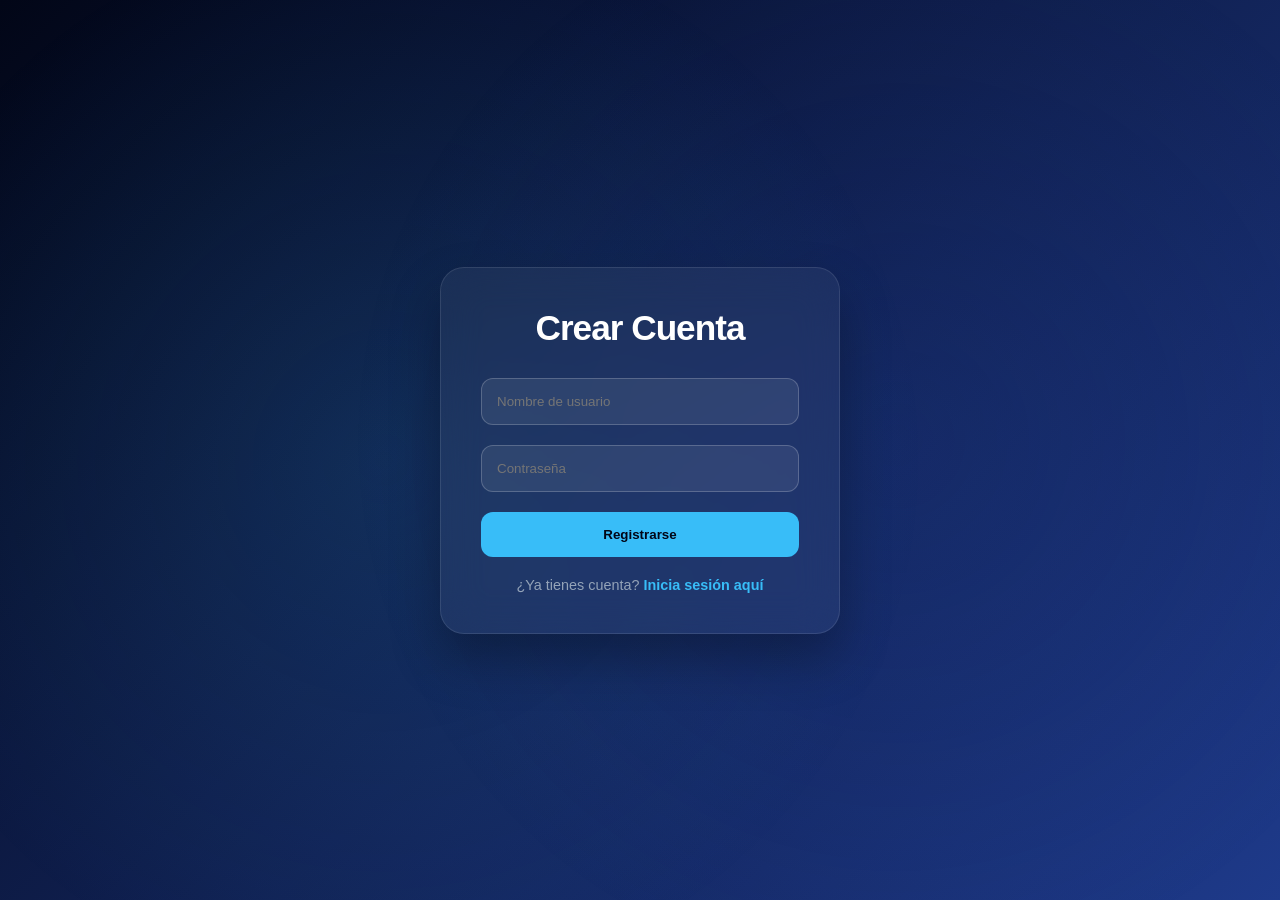
==== commit 5e11e610: "Add files via upload" ====
--- a/index.html
+++ b/index.html
@@ -1,6 +1,14 @@
 <!DOCTYPE html>
 <html lang="es">
 <head>
+<script>
+    // 🛡️ EL GUARDIÁN DE ENTRADA
+    // Si la libreta está vacía (es igual a null), significa que no ha iniciado sesión
+    if (localStorage.getItem("nexUsuario") === null) {
+        // ¡Lo mandamos directo al login!
+        window.location.href = "login.html";
+    }
+</script>
     <meta charset="UTF-8">
     <meta name="viewport" content="width=device-width, initial-scale=1.0">
     <title>NEX CORE | Central de Descargas Pro</title>
--- a/style.css
+++ b/style.css
@@ -466,3 +466,97 @@
 
 footer { padding: 40px 20px 60px; text-align: center; color: rgba(255,255,255,0.2); font-size: 0.95rem; font-weight: 600; }
 
+/* ==========================================================================
+   SISTEMA DE LOGIN NEX CORE (ESTILO CRISTAL)
+   ========================================================================== */
+
+/* 1. EL FONDO: Centramos la caja en toda la pantalla */
+.login-body {
+    height: 100vh;
+    display: flex;
+    justify-content: center;
+    align-items: center;
+    background: linear-gradient(135deg, #020617 0%, #1e3a8a 100%);
+    font-family: 'Plus Jakarta Sans', sans-serif;
+}
+
+/* 2. LA CAJA: Efecto vidrio esmerilado */
+.account-container {
+    width: 90%; /* Adaptable a celulares */
+    max-width: 400px;
+    padding: 40px;
+    background: rgba(255, 255, 255, 0.05); /* Blanco transparente */
+    backdrop-filter: blur(20px); /* Desenfoque */
+    border: 1px solid rgba(255, 255, 255, 0.1);
+    border-radius: 24px;
+    color: white;
+    text-align: center;
+    box-shadow: 0 25px 50px rgba(0,0,0,0.3);
+}
+
+/* 3. EL TÍTULO: Grande y imponente */
+.account-container h2 {
+    font-size: 2.2rem;
+    font-weight: 800;
+    margin-bottom: 30px;
+    letter-spacing: -1px;
+}
+
+/* 4. LAS ENTRADAS: Donde el usuario escribe */
+.account-container input {
+    width: 100%;
+    padding: 15px;
+    margin-bottom: 20px;
+    background: rgba(255, 255, 255, 0.08);
+    border: 1px solid rgba(255, 255, 255, 0.2);
+    border-radius: 12px;
+    color: white;
+    outline: none;
+    transition: 0.3s; /* Para que el cambio de color sea suave */
+}
+
+/* 5. EL BOTÓN: Estilo NEX CORE */
+.account-container button {
+    width: 100%;
+    padding: 15px;
+    background: #38bdf8;
+    border: none;
+    border-radius: 12px;
+    color: #020617;
+    font-weight: 800;
+    margin-bottom: 20px;
+    /* 🔥 RETO ABAJO 🔥 */
+}
+
+/* 6. LOS TEXTOS DE ABAJO: Enlaces para cambiar entre Login y Registro */
+.account-container p {
+    font-size: 0.9rem;
+    color: #94a3b8;
+}
+
+.account-container a {
+    color: #38bdf8;
+    text-decoration: none;
+    font-weight: 600;
+}
+
+/* ==========================================================================
+   7. ANIMACIÓN FLUIDA PARA LAS CAJAS
+   ========================================================================== */
+
+/* Le decimos a ambas cajas que usen la animación cuando aparezcan */
+#register-box, #login-box {
+    animation: aparecerSuave 0.4s ease-out;
+}
+
+/* Creamos las reglas de la animación (De invisible/abajo hacia visible/arriba) */
+@keyframes aparecerSuave {
+    0% { 
+        opacity: 0; /* Totalmente transparente */
+        transform: translateY(15px); /* Un poquito más abajo */
+    }
+    100% { 
+        opacity: 1; /* Totalmente visible */
+        transform: translateY(0); /* En su posición original */
+    }
+}
